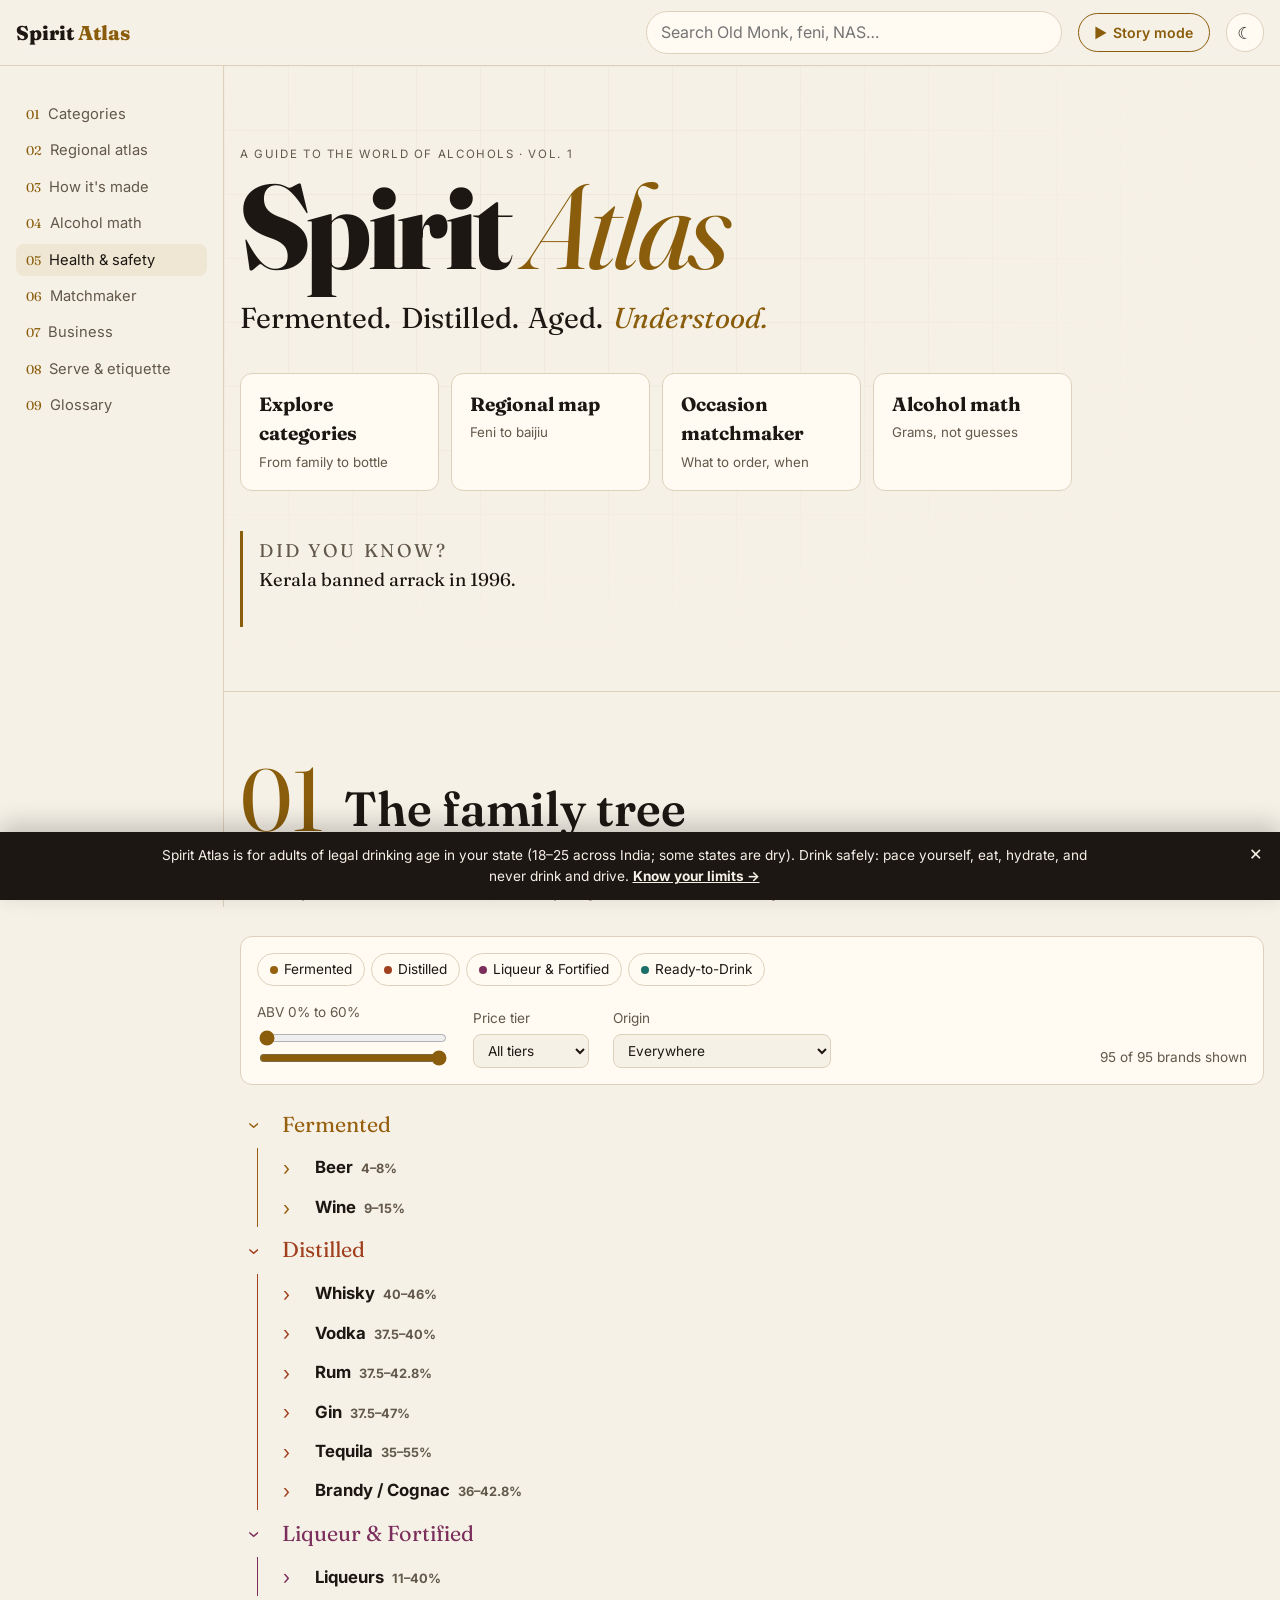
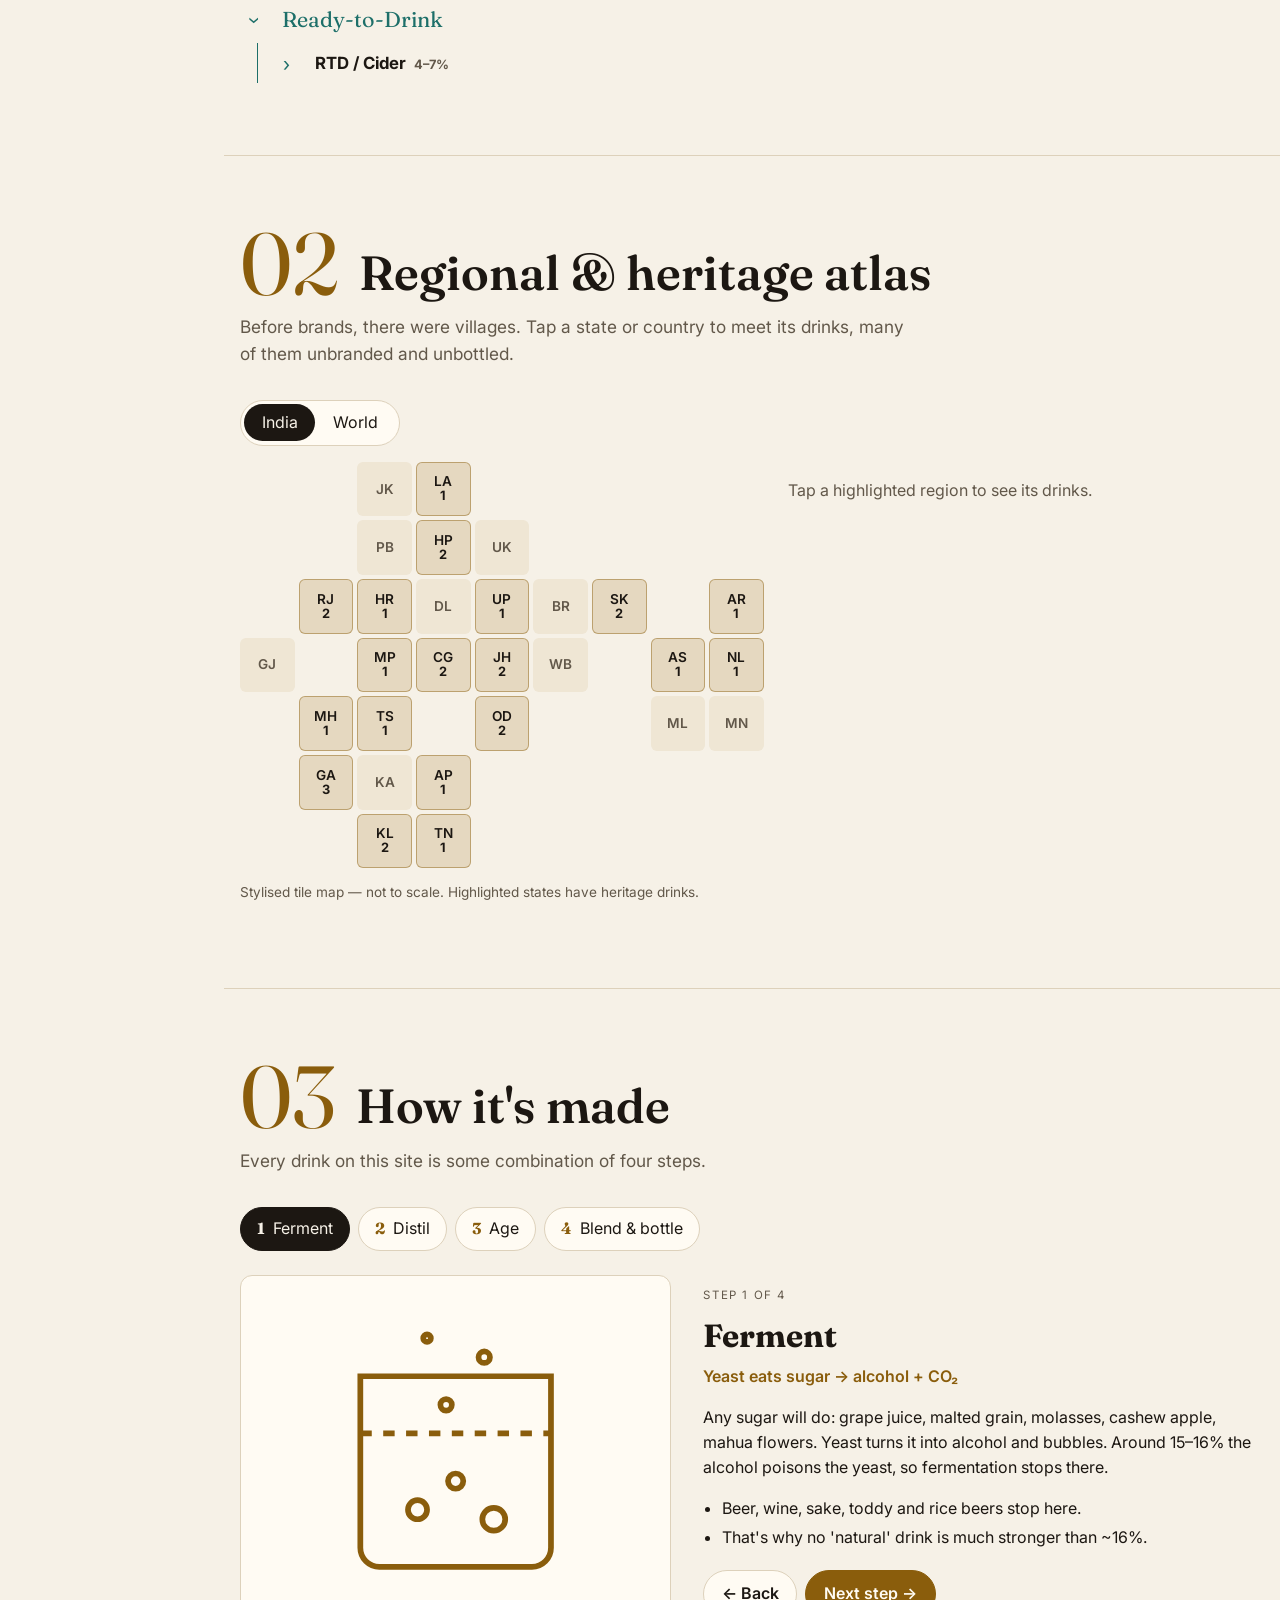
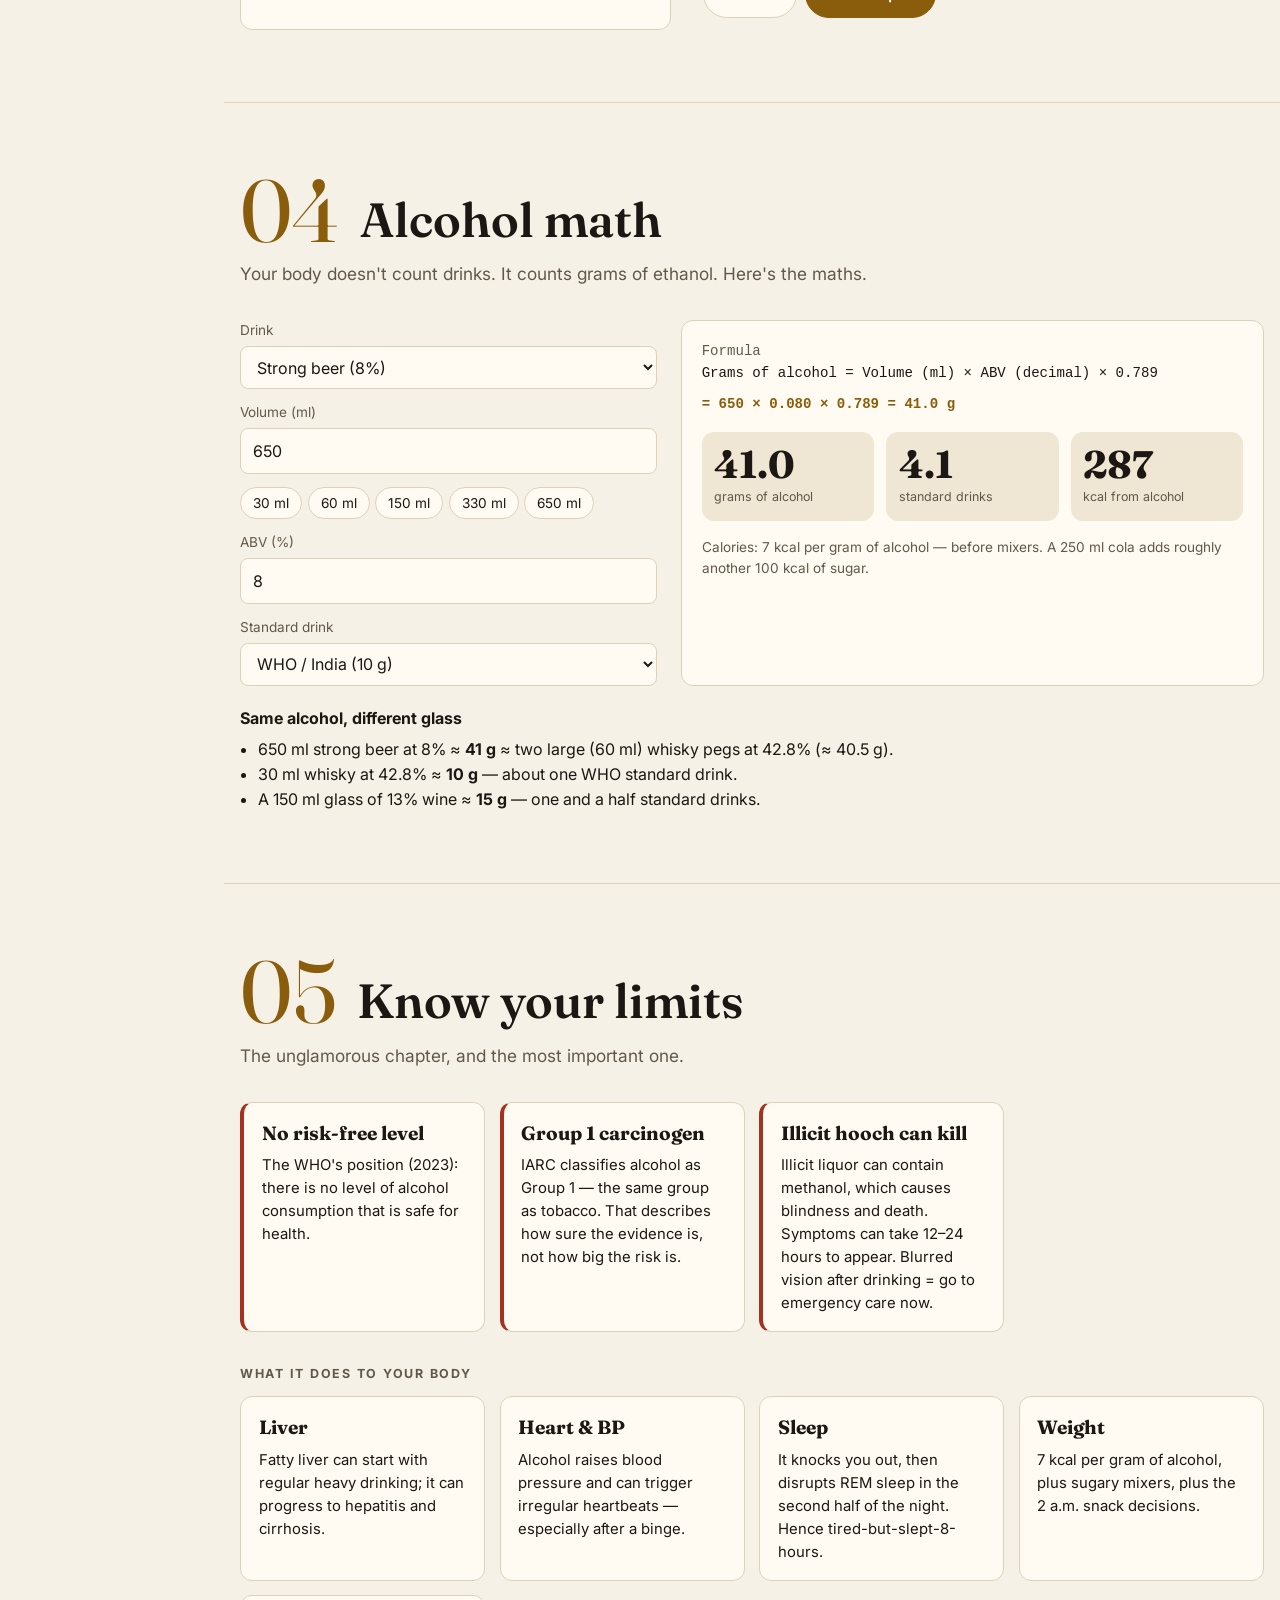
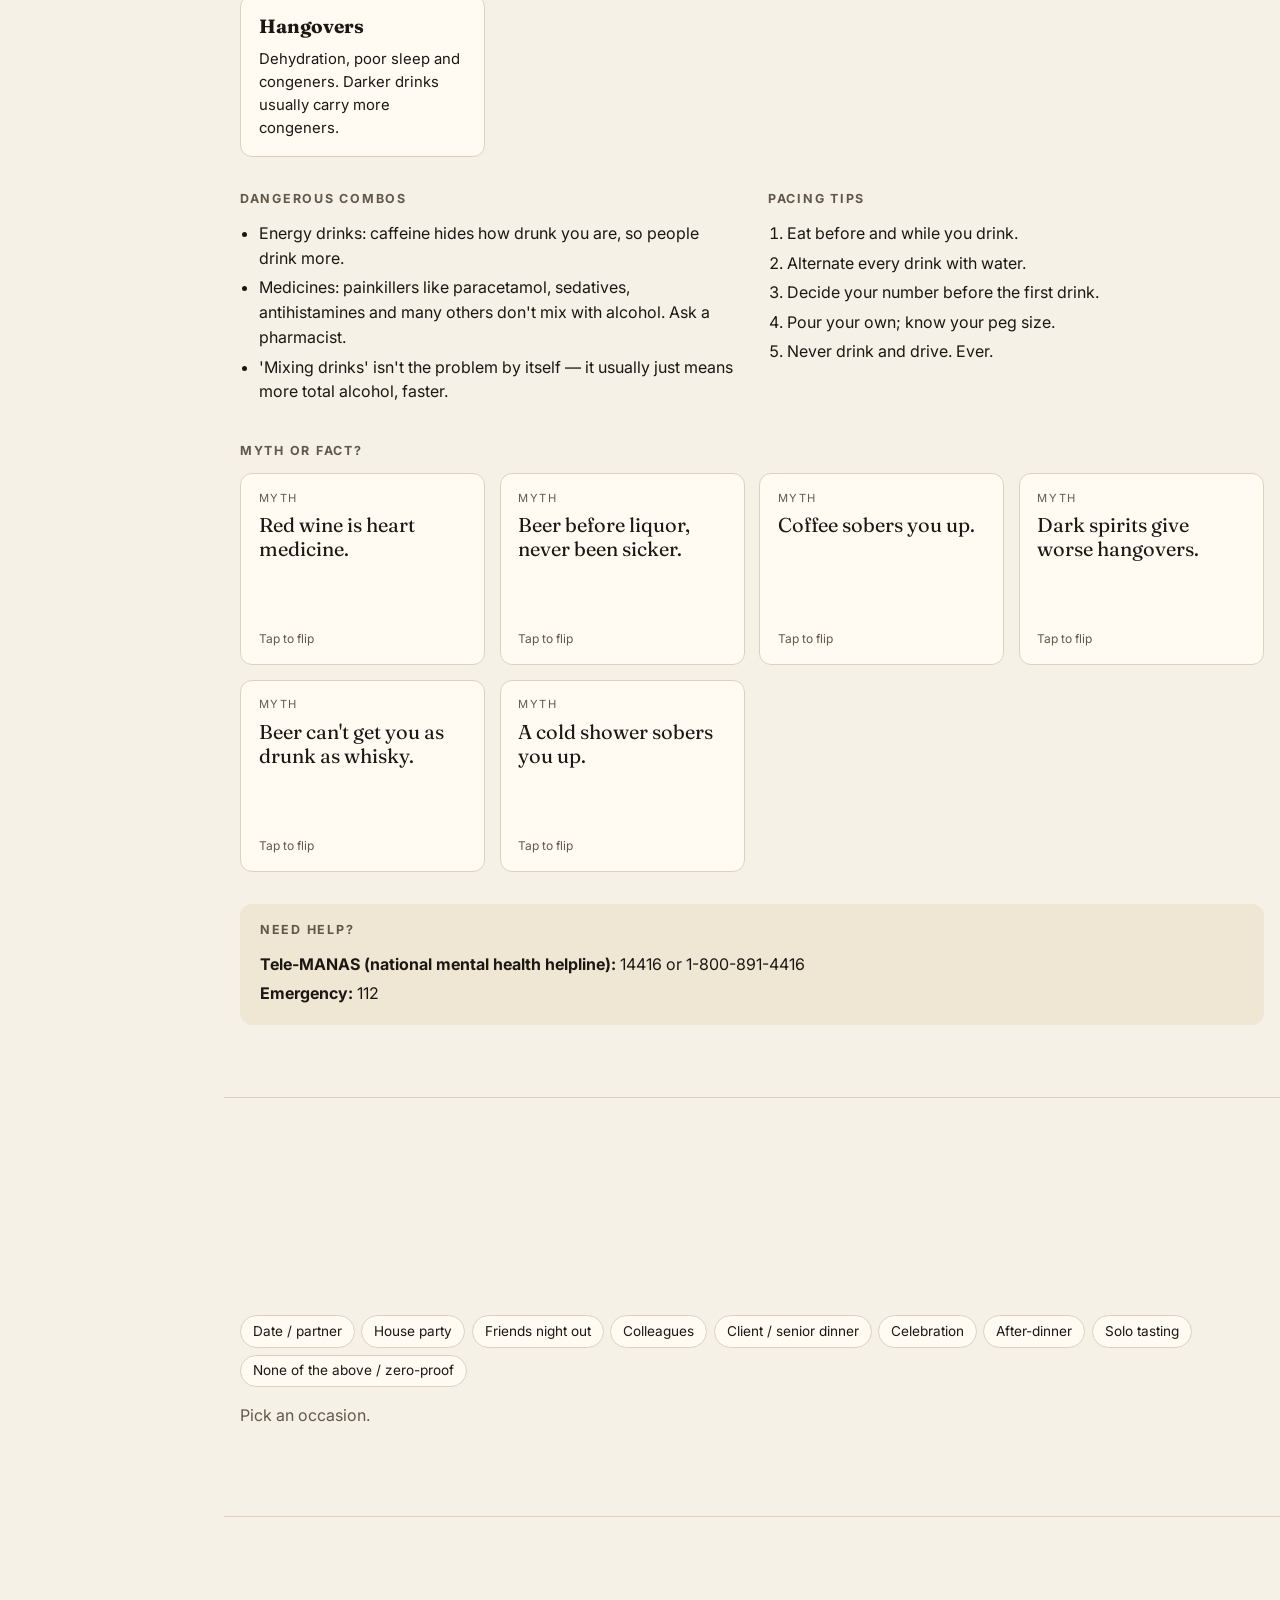
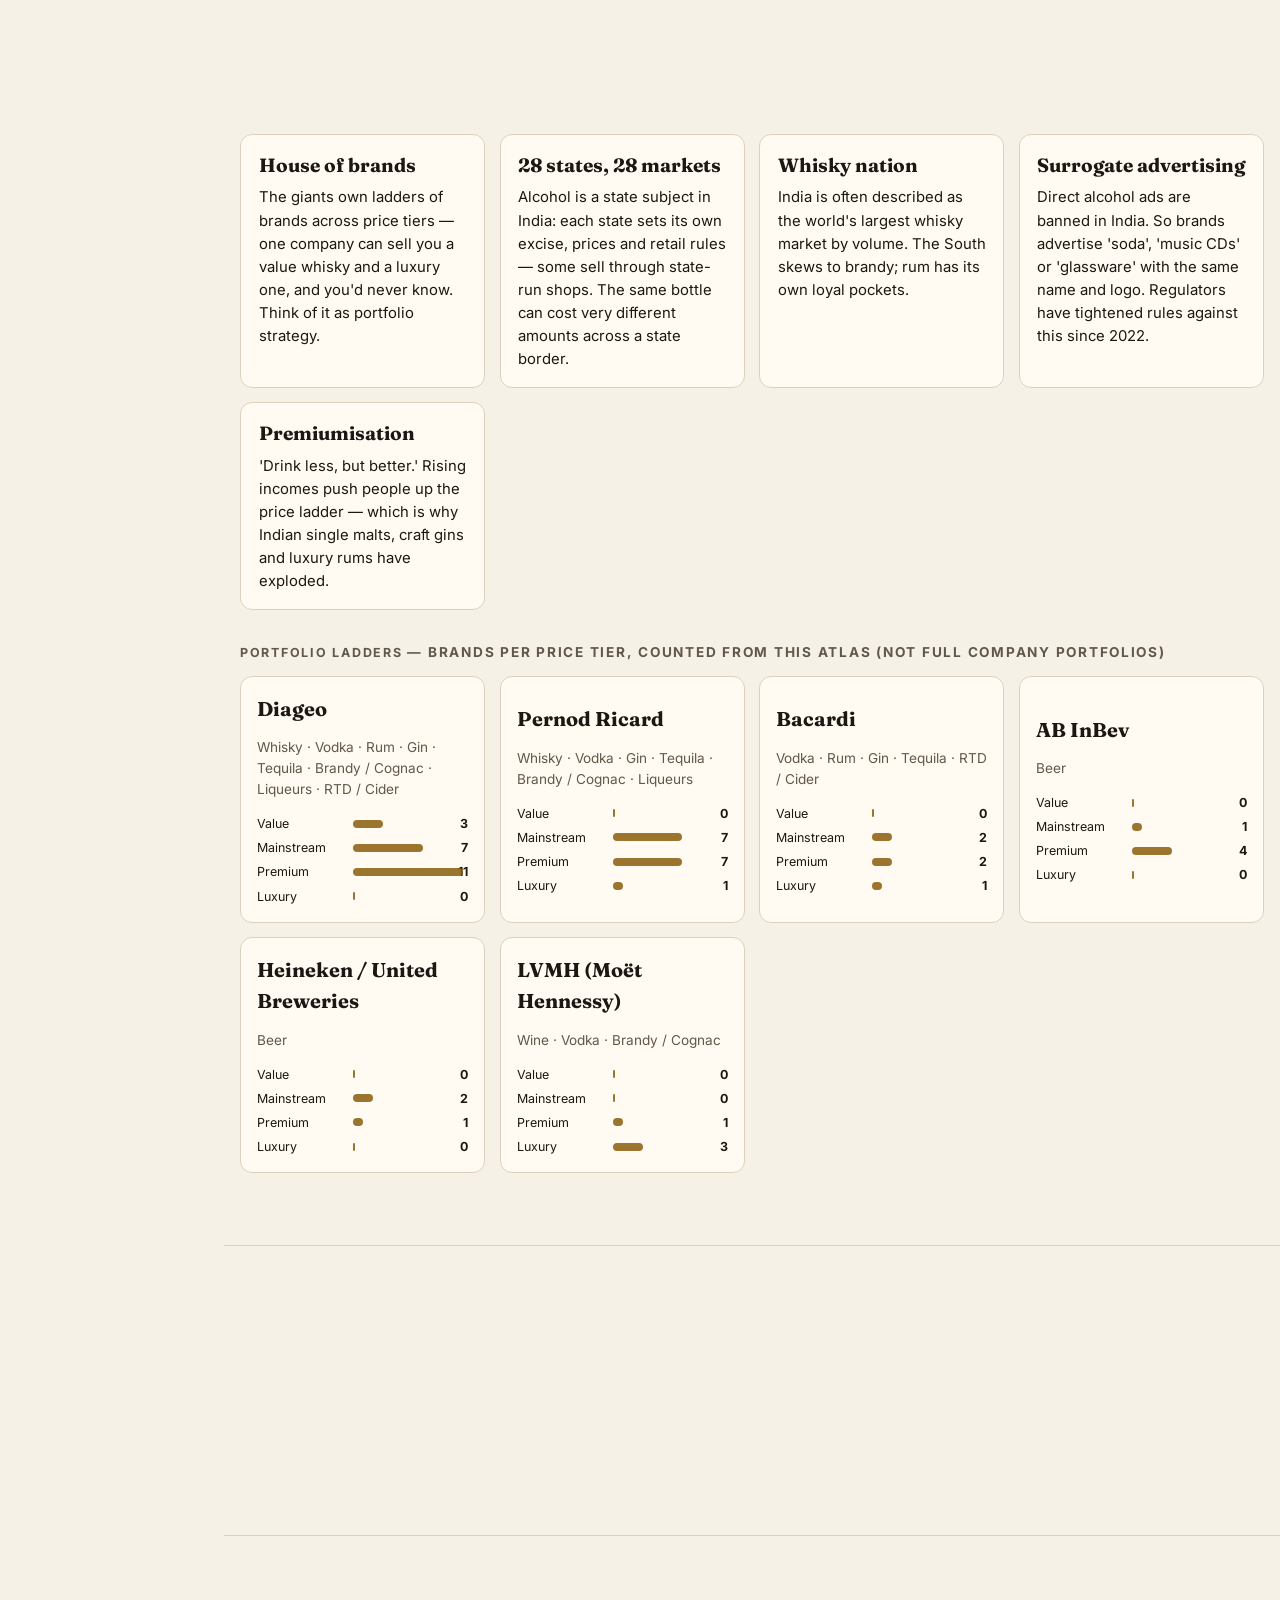
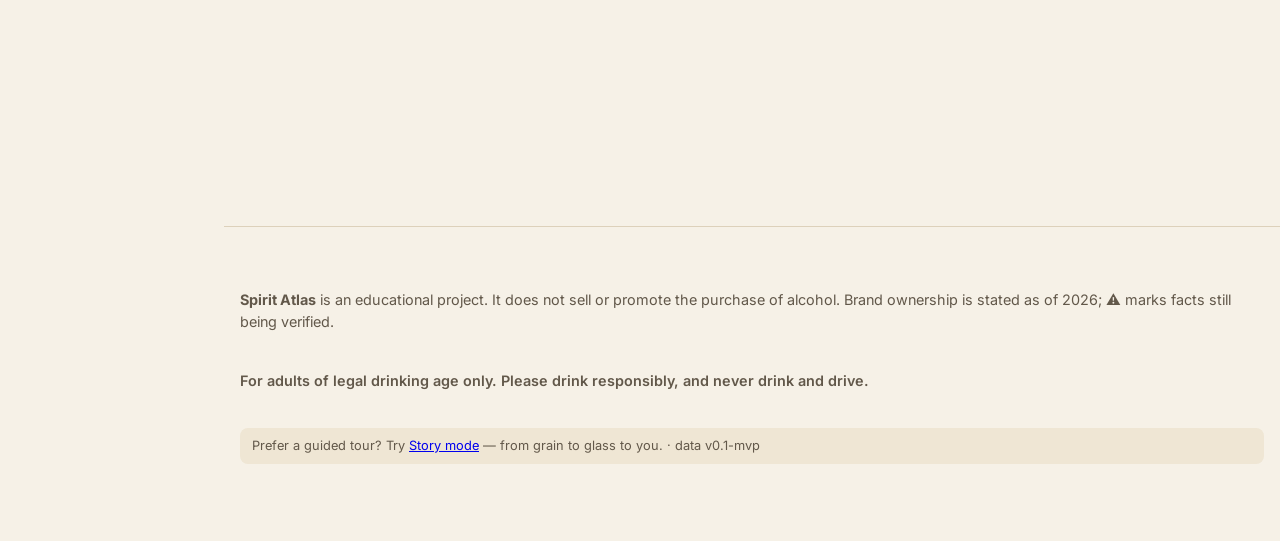
==== atlas.html @ d72fe53d "Make Story mode the home page; replace age gate with a once-a-day notice - story.html -> index.html " ====
<!doctype html>
<html lang="en">
<head>
<meta charset="utf-8">
<meta name="viewport" content="width=device-width, initial-scale=1">
<title>Spirit Atlas — Full Atlas</title>
<meta name="description" content="Spirit Atlas: an explorable, editorial guide to the world of alcohols — categories, heritage drinks, alcohol math and responsible drinking.">
<link rel="preconnect" href="https://fonts.googleapis.com">
<link rel="preconnect" href="https://fonts.gstatic.com" crossorigin>
<link href="https://fonts.googleapis.com/css2?family=Fraunces:opsz,wght@9..144,400;9..144,600;9..144,800&family=Inter:wght@400;600;700&display=swap" rel="stylesheet">
<link rel="stylesheet" href="shared/components.css">
<style>
/* ============ DESIGN TOKENS: "ink & paper, with gold" ============ */
:root {
  --bg: #f6f1e7; --surface: #fffbf3; --surface-2: #efe6d4; --ink: #1c1712; --muted: #62584a; --line: #ddd1bb;
  --accent: #8a5d0c; --accent-ink: #fffbf3; --warn: #a3321f;
  --fam-fermented: #96600f; --fam-distilled: #a0401f; --fam-liqueur: #7b2d5b; --fam-rtd: #1d6f69;
  --font-display: "Fraunces", Georgia, serif; --font-body: "Inter", system-ui, sans-serif; --radius: 12px;
  color-scheme: light;
}
@media (prefers-color-scheme: dark) {
  :root:not([data-theme="light"]) {
    --bg: #13100c; --surface: #1c1813; --surface-2: #28211a; --ink: #f3ead8; --muted: #b5a88f; --line: #3b3227;
    --accent: #d9a441; --accent-ink: #1a140c; --warn: #e5735d;
    --fam-fermented: #e3a74c; --fam-distilled: #e8835a; --fam-liqueur: #dc8ab8; --fam-rtd: #5cc7bc; color-scheme: dark;
  }
}
:root[data-theme="dark"] {
  --bg: #13100c; --surface: #1c1813; --surface-2: #28211a; --ink: #f3ead8; --muted: #b5a88f; --line: #3b3227;
  --accent: #d9a441; --accent-ink: #1a140c; --warn: #e5735d;
  --fam-fermented: #e3a74c; --fam-distilled: #e8835a; --fam-liqueur: #dc8ab8; --fam-rtd: #5cc7bc; color-scheme: dark;
}

/* ============ PAGE LAYOUT ============ */
html { scroll-behavior: smooth; scroll-padding-top: 5rem; }
@media (prefers-reduced-motion: reduce) { html { scroll-behavior: auto; } }

.topbar { position: sticky; top: 0; z-index: 30; display: flex; align-items: center; gap: 1rem; padding: 0.7rem 1rem;
  background: color-mix(in srgb, var(--bg) 88%, transparent); backdrop-filter: blur(10px); border-bottom: 1px solid var(--line); }
.wordmark { font-family: var(--font-display); font-weight: 800; font-size: 1.25rem; text-decoration: none; color: var(--ink); white-space: nowrap; }
.wordmark span { color: var(--accent); }
.topbar .search { flex: 1; max-width: 26rem; margin-left: auto; }
/* "Story mode" button: a gold-outlined pill that links to the guided story page */
.story-btn { flex: none; display: inline-flex; align-items: center; gap: 0.4rem; padding: 0.5rem 0.95rem; border-radius: 999px;
  border: 1px solid var(--accent); color: var(--accent); text-decoration: none; font-weight: 600; font-size: 0.88rem; white-space: nowrap; transition: background 0.2s, color 0.2s; }
.story-btn:hover { background: var(--accent); color: var(--accent-ink); }
.story-btn .long { display: none; }
@media (min-width: 700px) { .story-btn .long { display: inline; } }
.icon-btn { width: 2.4rem; height: 2.4rem; flex: none; border-radius: 50%; border: 1px solid var(--line); background: var(--surface); cursor: pointer; font-size: 1.05rem; }

.layout { display: grid; grid-template-columns: 1fr; }
/* Side navigation: horizontal strip on phones, sticky column on desktop */
.sidenav { min-width: 0; /* stops the nav strip widening the page on phones */ position: sticky; top: 3.7rem; z-index: 25; background: var(--bg); border-bottom: 1px solid var(--line); overflow-x: auto; }
.sidenav ol { display: flex; gap: 0.25rem; list-style: none; margin: 0; padding: 0.45rem 1rem; white-space: nowrap; }
.sidenav a { display: flex; gap: 0.5rem; align-items: baseline; padding: 0.3rem 0.6rem; border-radius: 8px; color: var(--muted); text-decoration: none; font-size: 0.85rem; }
.sidenav a b { font-family: var(--font-display); font-weight: 400; font-size: 0.8rem; color: var(--accent); }
.sidenav a[aria-current="true"] { color: var(--ink); background: var(--surface-2); }
@media (min-width: 1100px) {
  .layout { grid-template-columns: 14rem minmax(0, 1fr); }
  .sidenav { top: 3.7rem; height: calc(100vh - 3.7rem); border-bottom: none; border-right: 1px solid var(--line); overflow: visible; }
  .sidenav ol { flex-direction: column; padding: 2rem 1rem; }
  .sidenav a { font-size: 0.92rem; }
}
main { min-width: 0; }
section { padding: 4.5rem 1rem; border-bottom: 1px solid var(--line); }
.wrap { max-width: 68rem; margin: 0 auto; }

/* Section headers: big number + serif title, like a magazine chapter */
.sec-head { display: grid; grid-template-columns: auto 1fr; gap: 0 1.25rem; align-items: end; margin-bottom: 2rem; }
.sec-num { font-family: var(--font-display); font-size: clamp(3rem, 9vw, 5.5rem); line-height: 0.8; color: var(--accent); font-weight: 400; }
.sec-head h2 { font-family: var(--font-display); font-size: clamp(1.9rem, 4.5vw, 3rem); line-height: 1.05; margin: 0; font-weight: 600; }
.sec-head .lede { grid-column: 1 / -1; font-size: 1.08rem; color: var(--muted); max-width: 42rem; margin: 1rem 0 0; }

/* ============ HERO ============ */
.hero { padding: 5rem 1rem 4rem; position: relative; overflow: hidden; }
.hero::before { /* faint atlas "grid lines" behind the title */
  content: ""; position: absolute; inset: 0; opacity: 0.35; pointer-events: none;
  background-image: linear-gradient(var(--line) 1px, transparent 1px), linear-gradient(90deg, var(--line) 1px, transparent 1px);
  background-size: 64px 64px; mask-image: radial-gradient(ellipse at 30% 30%, black, transparent 70%); }
.hero .wrap { position: relative; }
.hero h1 { font-family: var(--font-display); font-weight: 800; font-size: clamp(3rem, 12vw, 7.5rem); line-height: 0.9; letter-spacing: -0.03em; margin: 0.5rem 0 1rem; }
.hero h1 em { font-style: italic; font-weight: 400; color: var(--accent); }
.tagline { font-family: var(--font-display); font-size: clamp(1.2rem, 3vw, 1.8rem); margin: 0 0 2rem; display: flex; flex-wrap: wrap; gap: 0 0.6rem; }
.tagline span { opacity: 0; animation: word-in 0.6s ease-out forwards; }
.tagline span:nth-child(2) { animation-delay: 0.35s; } .tagline span:nth-child(3) { animation-delay: 0.7s; }
.tagline span:nth-child(4) { animation-delay: 1.05s; color: var(--accent); font-style: italic; }
@keyframes word-in { from { opacity: 0; transform: translateY(10px); } to { opacity: 1; transform: none; } }
@media (prefers-reduced-motion: reduce) { .tagline span { animation: none; opacity: 1; } }
.paths { display: grid; grid-template-columns: repeat(auto-fit, minmax(12rem, 1fr)); gap: 0.75rem; max-width: 52rem; }
.path { display: block; padding: 1rem 1.1rem; border: 1px solid var(--line); border-radius: var(--radius); background: var(--surface); text-decoration: none; color: var(--ink); transition: transform 0.2s, border-color 0.2s; }
.path:hover { transform: translateY(-3px); border-color: var(--accent); }
.path b { display: block; font-family: var(--font-display); font-size: 1.2rem; }
.path small { color: var(--muted); }
.dyk { margin-top: 2.5rem; max-width: 40rem; border-left: 3px solid var(--accent); padding: 0.4rem 0 0.4rem 1rem; }
.dyk p { margin: 0; font-family: var(--font-display); font-size: 1.15rem; }

/* ============ HOW IT'S MADE (step-through) ============ */
.steps-nav { display: flex; flex-wrap: wrap; gap: 0.5rem; margin-bottom: 1.5rem; }
.step-tab { display: flex; gap: 0.5rem; align-items: baseline; padding: 0.55rem 1rem; border-radius: 999px; border: 1px solid var(--line); background: var(--surface); cursor: pointer; }
.step-tab b { font-family: var(--font-display); color: var(--accent); }
.step-tab[aria-selected="true"] { background: var(--ink); color: var(--bg); border-color: var(--ink); }
.step-tab[aria-selected="true"] b { color: var(--bg); }
.step-panel { display: grid; gap: 2rem; grid-template-columns: 1fr; align-items: center; }
@media (min-width: 800px) { .step-panel { grid-template-columns: 1fr 1.3fr; } }
.step-art { background: var(--surface); border: 1px solid var(--line); border-radius: var(--radius); padding: 1.5rem; color: var(--accent); }
.step-art svg { display: block; width: 100%; height: auto; }
.step-copy h3 { font-family: var(--font-display); font-size: 2rem; margin: 0 0 0.25rem; }
.step-copy .short { color: var(--accent); font-weight: 600; margin: 0 0 1rem; }
.step-controls { display: flex; gap: 0.5rem; margin-top: 1.25rem; }

.site-foot { padding: 3rem 1rem 4rem; color: var(--muted); font-size: 0.9rem; }
.site-foot .wrap { display: grid; gap: 0.5rem; }
.proto-note { font-size: 0.8rem; background: var(--surface-2); padding: 0.5rem 0.75rem; border-radius: 8px; }
</style>
</head>
<body>

<header class="topbar">
  <a class="wordmark" href="#top">Spirit <span>Atlas</span></a>
  <div class="search">
    <label class="visually-hidden" for="q">Search drinks, brands, regions and terms</label>
    <input id="q" type="search" placeholder="Search Old Monk, feni, NAS…" autocomplete="off" aria-controls="q-results">
    <ul id="q-results" class="search-results" hidden></ul>
  </div>
  <a class="story-btn" href="index.html" title="A guided 2-minute scroll: from grain to glass to you"><span aria-hidden="true">▶</span><span>Story<span class="long"> mode</span></span></a>
  <button class="icon-btn" id="theme" type="button"></button>
</header>

<div class="layout">
  <!-- Side navigation. The numbers match each section's big chapter number. -->
  <nav class="sidenav" aria-label="Sections">
    <ol>
      <li><a href="#explorer"><b>01</b>Categories</a></li>
      <li><a href="#atlas"><b>02</b>Regional atlas</a></li>
      <li><a href="#made"><b>03</b>How it's made</a></li>
      <li><a href="#math"><b>04</b>Alcohol math</a></li>
      <li><a href="#health"><b>05</b>Health &amp; safety</a></li>
      <li><a href="#match"><b>06</b>Matchmaker</a></li>
      <li><a href="#business"><b>07</b>Business</a></li>
      <li><a href="#serve"><b>08</b>Serve &amp; etiquette</a></li>
      <li><a href="#glossary"><b>09</b>Glossary</a></li>
    </ol>
  </nav>

  <main id="top">
    <!-- HERO -->
    <section class="hero" aria-labelledby="hero-title">
      <div class="wrap">
        <p class="eyebrow">A guide to the world of alcohols · Vol. 1</p>
        <h1 id="hero-title">Spirit <em>Atlas</em></h1>
        <p class="tagline" aria-label="Fermented. Distilled. Aged. Understood."><span>Fermented.</span><span>Distilled.</span><span>Aged.</span><span>Understood.</span></p>
        <div class="paths">
          <a class="path" href="#explorer"><b>Explore categories</b><small>From family to bottle</small></a>
          <a class="path" href="#atlas"><b>Regional map</b><small>Feni to baijiu</small></a>
          <a class="path" href="#match"><b>Occasion matchmaker</b><small>What to order, when</small></a>
          <a class="path" href="#math"><b>Alcohol math</b><small>Grams, not guesses</small></a>
        </div>
        <div class="dyk"><p class="eyebrow">Did you know?</p><p class="ticker" id="ticker" aria-live="polite"></p></div>
      </div>
    </section>

    <section id="explorer" aria-labelledby="h-explorer"><div class="wrap">
      <header class="sec-head reveal"><span class="sec-num">01</span><h2 id="h-explorer">The family tree</h2>
        <p class="lede">Four families, ten categories, the companies that own them, and the bottles on the shelf. Open the branches with ›, and tap any name for the full story.</p></header>
      <div id="explorer-root"></div>
    </div></section>

    <section id="atlas" aria-labelledby="h-atlas"><div class="wrap">
      <header class="sec-head reveal"><span class="sec-num">02</span><h2 id="h-atlas">Regional &amp; heritage atlas</h2>
        <p class="lede">Before brands, there were villages. Tap a state or country to meet its drinks, many of them unbranded and unbottled.</p></header>
      <div id="atlas-root"></div>
    </div></section>

    <section id="made" aria-labelledby="h-made"><div class="wrap">
      <header class="sec-head reveal"><span class="sec-num">03</span><h2 id="h-made">How it's made</h2>
        <p class="lede">Every drink on this site is some combination of four steps.</p></header>
      <div id="made-root"></div>
    </div></section>

    <section id="math" aria-labelledby="h-math"><div class="wrap">
      <header class="sec-head reveal"><span class="sec-num">04</span><h2 id="h-math">Alcohol math</h2>
        <p class="lede">Your body doesn't count drinks. It counts grams of ethanol. Here's the maths.</p></header>
      <div id="math-root"></div>
    </div></section>

    <section id="health" aria-labelledby="h-health"><div class="wrap">
      <header class="sec-head reveal"><span class="sec-num">05</span><h2 id="h-health">Know your limits</h2>
        <p class="lede">The unglamorous chapter, and the most important one.</p></header>
      <div id="health-root"></div>
    </div></section>

    <section id="match" aria-labelledby="h-match"><div class="wrap">
      <header class="sec-head reveal"><span class="sec-num">06</span><h2 id="h-match">Occasion matchmaker</h2>
        <p class="lede">What you order is a signal. Pick the occasion.</p></header>
      <div id="match-root"></div>
    </div></section>

    <section id="business" aria-labelledby="h-business"><div class="wrap">
      <header class="sec-head reveal"><span class="sec-num">07</span><h2 id="h-business">The business of booze</h2>
        <p class="lede">A few giants, many brands, and India's 28 different liquor markets.</p></header>
      <div id="business-root"></div>
    </div></section>

    <section id="serve" aria-labelledby="h-serve"><div class="wrap">
      <header class="sec-head reveal"><span class="sec-num">08</span><h2 id="h-serve">Serve &amp; etiquette</h2>
        <p class="lede">Pegs, pours, glasses and how to say cheers without embarrassing yourself.</p></header>
      <div id="serve-root"></div>
    </div></section>

    <section id="glossary" aria-labelledby="h-glossary"><div class="wrap">
      <header class="sec-head reveal"><span class="sec-num">09</span><h2 id="h-glossary">Glossary</h2>
        <p class="lede">The label, decoded.</p></header>
      <div id="glossary-root"></div>
    </div></section>

    <footer class="site-foot"><div class="wrap">
      <p><strong>Spirit Atlas</strong> is an educational project. It does not sell or promote the purchase of alcohol. Brand ownership is stated as of 2026; ⚠️ marks facts still being verified.</p>
      <p class="footer-note">For adults of legal drinking age only. Please drink responsibly, and never drink and drive.</p>
      <p class="proto-note">Prefer a guided tour? Try <a href="index.html">Story mode</a> — from grain to glass to you. · data v<span id="ver"></span></p>
    </div></footer>
  </main>
</div>


<script src="shared/data.js"></script>
<script src="shared/core.js"></script>
<script>
/* ============ PAGE WIRING (MVP 1) ============
   Everything below just places shared features into this page's layout. */
(function () {
  var D = window.ATLAS_DATA, A = window.Atlas;

  A.initNotice({ href: "#health" });
  A.initTheme(document.getElementById("theme"));
  A.initSearch(document.getElementById("q"), document.getElementById("q-results"));
  A.startTicker(document.getElementById("ticker"));
  document.getElementById("ver").textContent = D.version;

  // Heavy-ish sections render only when scrolled near (lazy loading).
  var renderers = {
    "explorer-root": A.renderExplorer, "atlas-root": A.renderAtlas, "made-root": renderProcess,
    "math-root": A.renderCalculator, "health-root": A.renderHealth, "match-root": A.renderMatchmaker,
    "business-root": A.renderBusiness, "serve-root": A.renderServe, "glossary-root": A.renderGlossary
  };
  var lazy = new IntersectionObserver(function (entries) {
    entries.forEach(function (en) {
      if (!en.isIntersecting) return;
      renderers[en.target.id](en.target);
      lazy.unobserve(en.target);
    });
  }, { rootMargin: "600px 0px" });
  Object.keys(renderers).forEach(function (id) { lazy.observe(document.getElementById(id)); });

  A.initReveal();

  // Scroll-spy: highlight the nav link for the section on screen.
  var links = document.querySelectorAll(".sidenav a");
  var spy = new IntersectionObserver(function (entries) {
    entries.forEach(function (en) {
      if (!en.isIntersecting) return;
      links.forEach(function (a) { a.setAttribute("aria-current", a.getAttribute("href") === "#" + en.target.id); });
      var active = document.querySelector('.sidenav a[aria-current="true"]');
      if (active && window.innerWidth < 1100) active.scrollIntoView({ block: "nearest", inline: "center" });
    });
  }, { rootMargin: "-40% 0px -55% 0px" });
  document.querySelectorAll("main section[id]").forEach(function (s) { spy.observe(s); });

  /* ----- "How it's made" step-through (this layout's own version) ----- */
  // Simple line drawings, one per step. They use currentColor, so they follow the theme.
  var art = {
    ferment: '<svg viewBox="0 0 200 160" fill="none" stroke="currentColor" stroke-width="3" role="img" aria-label="Fermentation vat with rising bubbles"><path d="M50 40h100v90a10 10 0 0 1-10 10H60a10 10 0 0 1-10-10z"/><path d="M50 70h100" stroke-dasharray="6 6"/><circle cx="80" cy="110" r="5"/><circle cx="100" cy="95" r="4"/><circle cx="120" cy="115" r="6"/><circle cx="95" cy="55" r="3"/><circle cx="115" cy="30" r="3"/><circle cx="85" cy="20" r="2"/></svg>',
    distil: '<svg viewBox="0 0 200 160" fill="none" stroke="currentColor" stroke-width="3" role="img" aria-label="A pot still next to a column still"><path d="M20 140c0-40 15-60 35-60s35 20 35 60z"/><path d="M55 80V50c0-10 20-10 30-5l20 10"/><path d="M105 55v20"/><rect x="130" y="20" width="30" height="120" rx="6"/><path d="M130 45h30M130 70h30M130 95h30M130 120h30"/><text x="30" y="156" font-size="11" fill="currentColor" stroke="none">pot</text><text x="130" y="156" font-size="11" fill="currentColor" stroke="none">column</text></svg>',
    age: '<svg viewBox="0 0 200 160" fill="none" stroke="currentColor" stroke-width="3" role="img" aria-label="Oak cask on its side"><ellipse cx="45" cy="80" rx="18" ry="55"/><path d="M45 25c40-8 70-8 110 0M45 135c40 8 70 8 110 0"/><ellipse cx="155" cy="80" rx="18" ry="55"/><path d="M75 22v116M125 22v116" stroke-dasharray="4 5"/><path d="M160 20c4-8 10-10 16-8" stroke-width="2"/><text x="150" y="12" font-size="10" fill="currentColor" stroke="none">angel\'s share</text></svg>',
    bottle: '<svg viewBox="0 0 200 160" fill="none" stroke="currentColor" stroke-width="3" role="img" aria-label="A labelled bottle"><path d="M88 10h24v30c0 8 18 16 18 32v70a8 8 0 0 1-8 8H78a8 8 0 0 1-8-8V72c0-16 18-24 18-32z"/><rect x="76" y="90" width="48" height="36" rx="3"/><text x="85" y="113" font-size="12" fill="currentColor" stroke="none">42.8%</text></svg>'
  };

  function renderProcess(root) {
    var i = 0, steps = D.process;
    root.innerHTML = '<div class="steps-nav" role="tablist" aria-label="Production steps">' + steps.map(function (s, k) {
      return '<button class="step-tab" role="tab" id="tab-' + s.id + '" aria-controls="step-panel" data-step="' + k + '"><b>' + s.n + "</b>" + A.esc(s.title) + "</button>";
    }).join("") + '</div><div class="step-panel" id="step-panel" role="tabpanel"></div>';
    var panel = root.querySelector(".step-panel");
    function show(k) {
      i = k; var s = steps[k];
      root.querySelectorAll(".step-tab").forEach(function (t, n) { t.setAttribute("aria-selected", n === k); });
      panel.setAttribute("aria-labelledby", "tab-" + s.id);
      panel.innerHTML = '<div class="step-art">' + art[s.id] + '</div><div class="step-copy"><p class="eyebrow">Step ' + s.n + " of " + steps.length + "</p><h3>" + A.esc(s.title) +
        '</h3><p class="short">' + A.esc(s.short) + "</p><p>" + A.esc(s.body) + '</p><ul class="list">' +
        s.points.map(function (p) { return "<li>" + A.esc(p) + "</li>"; }).join("") + '</ul><div class="step-controls">' +
        '<button class="btn" data-go="-1"' + (k === 0 ? " disabled" : "") + '>← Back</button>' +
        '<button class="btn btn-primary" data-go="1"' + (k === steps.length - 1 ? " disabled" : "") + ">Next step →</button></div></div>";
      A.bus.emit("process_step_viewed", { id: s.id });
    }
    root.addEventListener("click", function (e) {
      var t = e.target.closest("[data-step]"); if (t) show(+t.getAttribute("data-step"));
      var g = e.target.closest("[data-go]"); if (g) show(i + +g.getAttribute("data-go"));
    });
    show(0);
  }
})();
</script>
</body>
</html>
---- shared/components.css ----
/* =====================================================================
   SPIRIT ATLAS — SHARED COMPONENT STYLES
   Each page defines the design tokens (colours, fonts) on :root;
   these rules only USE the tokens, so the same component can look
   "editorial" on one page and "story" on another.
   Tokens expected: --bg --surface --surface-2 --ink --muted --line
   --accent --accent-ink --fam-fermented --fam-distilled --fam-liqueur
   --fam-rtd --font-display --font-body --radius
   ===================================================================== */

*, *::before, *::after { box-sizing: border-box; }
html { -webkit-text-size-adjust: 100%; }
body { margin: 0; background: var(--bg); color: var(--ink); font-family: var(--font-body); line-height: 1.55; }
img, svg { max-width: 100%; }
button, input, select { font: inherit; color: inherit; }
:focus-visible { outline: 2px solid var(--accent); outline-offset: 2px; }
.small { font-size: 0.85rem; }
.muted { color: var(--muted); }
.eyebrow { text-transform: uppercase; letter-spacing: 0.14em; font-size: 0.72rem; color: var(--muted); margin: 0 0 0.35rem; }
.visually-hidden { position: absolute; width: 1px; height: 1px; overflow: hidden; clip: rect(0 0 0 0); white-space: nowrap; }

/* ---------- Buttons & chips ---------- */
.btn { display: inline-flex; align-items: center; gap: 0.4rem; padding: 0.65rem 1.1rem; border-radius: 999px;
  border: 1px solid var(--line); background: var(--surface); color: var(--ink); cursor: pointer; text-decoration: none; font-weight: 600; }
.btn:hover { border-color: var(--ink); }
.btn-primary { background: var(--accent); color: var(--accent-ink); border-color: var(--accent); }
.btn-primary:hover { filter: brightness(1.08); border-color: var(--accent); }
.chips { display: flex; flex-wrap: wrap; gap: 0.4rem; }
.chip { --fam: var(--accent); display: inline-flex; align-items: center; gap: 0.35rem; padding: 0.3rem 0.75rem; border-radius: 999px;
  border: 1px solid var(--line); background: var(--surface); color: var(--ink); text-decoration: none; cursor: pointer; font-size: 0.85rem; }
.chip::before { content: ""; width: 0.5rem; height: 0.5rem; border-radius: 50%; background: var(--fam); }
.chip:hover { border-color: var(--fam); }
.chip[aria-pressed="true"] { background: var(--fam); color: var(--bg); border-color: var(--fam); }
.chip[aria-pressed="true"]::before { background: var(--bg); }
.chip em { font-style: normal; opacity: 0.6; font-size: 0.75rem; }

/* ---------- Age gate ---------- */
.age-gate { border: none; padding: 0; border-radius: var(--radius); background: var(--surface); color: var(--ink); max-width: 30rem; width: calc(100% - 2rem); }
.age-gate::backdrop { background: rgba(10, 8, 6, 0.85); backdrop-filter: blur(6px); }
.age-gate-inner { padding: 2rem; }
.age-gate h2 { font-family: var(--font-display); font-size: 1.8rem; margin: 0 0 0.5rem; line-height: 1.15; }
.age-gate-actions { display: flex; gap: 0.6rem; margin: 1.25rem 0 1rem; }

/* ---------- Drawer ---------- */
.drawer { --fam: var(--accent); position: fixed; inset: 0 0 0 auto; margin: 0; height: 100%; max-height: 100%;
  width: min(30rem, 100%); border: none; border-left: 4px solid var(--fam); padding: 0; background: var(--surface); color: var(--ink); }
.drawer::backdrop { background: rgba(0, 0, 0, 0.45); }
.drawer[open] { animation: slide-in 0.28s ease-out; }
@keyframes slide-in { from { transform: translateX(100%); } to { transform: none; } }
.drawer-body { padding: 2rem 1.5rem 3rem; overflow-y: auto; height: 100%; }
.drawer-body h2 { font-family: var(--font-display); font-size: 2rem; margin: 0 0 1rem; line-height: 1.1; }
.drawer-body h3 { font-size: 0.8rem; text-transform: uppercase; letter-spacing: 0.12em; color: var(--muted); margin: 1.5rem 0 0.5rem; }
.drawer-close { position: absolute; top: 0.6rem; right: 0.8rem; width: 2.4rem; height: 2.4rem; border-radius: 50%; border: 1px solid var(--line);
  background: var(--surface); font-size: 1.4rem; cursor: pointer; z-index: 1; }
.facts { display: grid; grid-template-columns: 8.5rem 1fr; gap: 0.5rem 1rem; margin: 0 0 1rem; font-size: 0.93rem; }
.facts dt { color: var(--muted); }
.facts dd { margin: 0; }
.funfact { border-left: 3px solid var(--fam); background: var(--surface-2); padding: 0.8rem 1rem; border-radius: 0 var(--radius) var(--radius) 0; margin: 1rem 0; }
.flag { color: var(--muted); font-size: 0.85rem; border: 1px dashed var(--line); padding: 0.5rem 0.75rem; border-radius: 8px; }

/* ---------- Explorer: filters ---------- */
.filters { display: flex; flex-wrap: wrap; gap: 1rem 1.5rem; align-items: flex-end; padding: 1rem; border: 1px solid var(--line);
  border-radius: var(--radius); background: var(--surface); margin-bottom: 1rem; }
.filter-fams { display: flex; flex-wrap: wrap; gap: 0.4rem; width: 100%; }
.filter { display: flex; flex-direction: column; gap: 0.3rem; font-size: 0.85rem; color: var(--muted); }
.filter select { padding: 0.45rem 0.6rem; border-radius: 8px; border: 1px solid var(--line); background: var(--bg); color: var(--ink); }
.range2 { display: flex; flex-direction: column; min-width: 12rem; }
.range2 input { accent-color: var(--accent); }
.filter-count { margin: 0 0 0 auto; font-size: 0.85rem; color: var(--muted); }

/* ---------- Explorer: tree ---------- */
.tree-wrap { overflow-x: auto; }
.tree, .tree ul { list-style: none; margin: 0; padding: 0; }
.tree ul { margin-left: 1.05rem; padding-left: 0.9rem; border-left: 1px solid var(--line); }
.tree li { --fam: var(--accent); }
.tree li.is-open > .node + ul { border-left-color: var(--fam); }
.node { display: flex; align-items: center; gap: 0.35rem; padding: 0.12rem 0; }
.node-toggle { width: 1.8rem; height: 1.8rem; flex: none; display: grid; place-items: center; border-radius: 6px; border: none; background: transparent; cursor: pointer; color: var(--fam); font-size: 1.2rem; }
.node-toggle span { transition: transform 0.2s; display: inline-block; }
.node-toggle[aria-expanded="true"] span { transform: rotate(90deg); }
.node-toggle.is-leaf { cursor: default; font-size: 0.8rem; opacity: 0.6; }
.node-toggle:hover:not(.is-leaf) { background: var(--surface-2); }
.node-label { border: none; background: transparent; cursor: pointer; padding: 0.3rem 0.5rem; border-radius: 6px; text-align: left; }
.node-label:hover { background: var(--surface-2); }
.node-meta { color: var(--muted); font-size: 0.8rem; margin-left: 0.3rem; }
.lvl-1 > .node .node-label { font-family: var(--font-display); font-size: 1.35rem; color: var(--fam); }
.lvl-2 > .node .node-label { font-weight: 700; font-size: 1.05rem; }
.lvl-3 > .node .node-label { font-style: italic; color: var(--muted); }
.lvl-5 > .node .node-label { font-size: 0.9rem; }
.tree .empty { padding: 1rem; color: var(--muted); }

/* ---------- Segmented tabs ---------- */
.seg { display: inline-flex; border: 1px solid var(--line); border-radius: 999px; padding: 0.2rem; background: var(--surface); margin-bottom: 1rem; }
.seg-btn { border: none; background: transparent; padding: 0.4rem 1.1rem; border-radius: 999px; cursor: pointer; }
.seg-btn[aria-selected="true"] { background: var(--ink); color: var(--bg); }

/* ---------- Atlas ---------- */
.atlas-grid { display: grid; gap: 1.5rem; grid-template-columns: 1fr; }
@media (min-width: 900px) { .atlas-grid { grid-template-columns: minmax(0, 1.1fr) minmax(0, 1fr); } }
.tilemap { display: grid; grid-template-columns: repeat(9, minmax(0, 1fr)); gap: 4px; }
.tile { aspect-ratio: 1; border-radius: 6px; background: var(--surface-2); border: 1px solid transparent; display: flex; flex-direction: column;
  align-items: center; justify-content: center; font-size: 0.7rem; font-weight: 600; text-align: center; line-height: 1.1; padding: 2px; color: var(--muted); overflow: hidden; }
.tile em { font-style: normal; font-weight: 700; font-size: 0.8rem; }
.tile.has-drinks { background: color-mix(in srgb, var(--accent) 22%, var(--surface)); color: var(--ink); cursor: pointer; border-color: color-mix(in srgb, var(--accent) 45%, transparent); }
.tile.has-drinks:hover, .tile.is-active { background: var(--accent); color: var(--accent-ink); }
@media (min-width: 600px) { .tile { font-size: 0.85rem; } }
.continent h4 { margin: 1rem 0 0.4rem; font-size: 0.8rem; text-transform: uppercase; letter-spacing: 0.12em; color: var(--muted); }
.region-chip.is-active { background: var(--accent); color: var(--accent-ink); }
.atlas-cards { display: grid; gap: 0.75rem; align-content: start; }
.atlas-title { font-family: var(--font-display); font-size: 1.6rem; margin: 0; }
.drink-card { border: 1px solid var(--line); border-radius: var(--radius); padding: 1rem 1.1rem; background: var(--surface); animation: rise 0.3s ease-out; }
.drink-card h4 { margin: 0 0 0.4rem; font-size: 1.1rem; display: flex; flex-wrap: wrap; align-items: center; gap: 0.5rem; }
.drink-card p { margin: 0.3rem 0; font-size: 0.93rem; }
.abv-pill { font-size: 0.72rem; font-weight: 600; padding: 0.1rem 0.5rem; border-radius: 999px; background: var(--surface-2); color: var(--muted); }
@keyframes rise { from { opacity: 0; transform: translateY(6px); } to { opacity: 1; transform: none; } }

/* ---------- Calculator ---------- */
.calc { display: grid; gap: 1.5rem; grid-template-columns: 1fr; }
@media (min-width: 800px) { .calc { grid-template-columns: 1fr 1.4fr; } }
.calc-inputs { display: grid; gap: 0.8rem; align-content: start; }
.calc-inputs label { display: flex; flex-direction: column; gap: 0.3rem; font-size: 0.85rem; color: var(--muted); }
.calc-inputs input, .calc-inputs select { padding: 0.6rem 0.75rem; border-radius: 8px; border: 1px solid var(--line); background: var(--surface); color: var(--ink); font-size: 1rem; }
.quick { display: flex; flex-wrap: wrap; gap: 0.35rem; }
.quick .chip::before { display: none; }
.calc-out { border: 1px solid var(--line); border-radius: var(--radius); padding: 1.25rem; background: var(--surface); }
.formula { font-family: ui-monospace, "SF Mono", Menlo, monospace; font-size: 0.88rem; margin: 0 0 0.6rem; }
.formula.sub { color: var(--accent); font-weight: 600; }
.stats { display: grid; grid-template-columns: repeat(3, 1fr); gap: 0.75rem; margin: 1rem 0; }
.stat { background: var(--surface-2); border-radius: var(--radius); padding: 0.8rem; }
.stat b { display: block; font-family: var(--font-display); font-size: clamp(1.6rem, 5vw, 2.4rem); line-height: 1; }
.stat span { font-size: 0.78rem; color: var(--muted); }
.compare { margin-top: 1.25rem; }
.compare h4 { margin: 0 0 0.4rem; }
.compare ul { margin: 0; padding-left: 1.1rem; }

/* ---------- Myth flip cards ---------- */
.myths { display: grid; gap: 0.9rem; grid-template-columns: repeat(auto-fill, minmax(15rem, 1fr)); }
.flip { border: none; padding: 0; background: none; cursor: pointer; perspective: 900px; min-height: 12rem; text-align: left; }
.flip-inner { position: relative; display: block; height: 100%; min-height: 12rem; transition: transform 0.55s; transform-style: preserve-3d; }
.flip[aria-pressed="true"] .flip-inner { transform: rotateY(180deg); }
.flip-front, .flip-back { position: absolute; inset: 0; display: flex; flex-direction: column; gap: 0.5rem; padding: 1.1rem; border-radius: var(--radius);
  backface-visibility: hidden; -webkit-backface-visibility: hidden; border: 1px solid var(--line); }
.flip-front { background: var(--surface); font-family: var(--font-display); font-size: 1.25rem; line-height: 1.2; }
.flip-back { background: var(--ink); color: var(--bg); transform: rotateY(180deg); font-size: 0.93rem; }
.flip em { font-style: normal; font-family: var(--font-body); text-transform: uppercase; letter-spacing: 0.14em; font-size: 0.7rem; opacity: 0.7; }
.flip small { margin-top: auto; font-family: var(--font-body); font-size: 0.75rem; color: var(--muted); }
@media (prefers-reduced-motion: reduce) { .flip-inner { transition: none; } }

/* ---------- Glossary ---------- */
.gloss-search { width: 100%; padding: 0.75rem 1rem; border-radius: 999px; border: 1px solid var(--line); background: var(--surface); margin-bottom: 1rem; }
.gloss { display: grid; gap: 0.6rem; grid-template-columns: repeat(auto-fill, minmax(17rem, 1fr)); margin: 0; }
.gloss-item { border-top: 1px solid var(--line); padding-top: 0.6rem; }
.gloss dt { font-weight: 700; }
.gloss dd { margin: 0.2rem 0 0; font-size: 0.92rem; color: var(--muted); }

/* ---------- Matchmaker ---------- */
.occasion-picks { margin-bottom: 1rem; }
.occasion-picks .chip::before { display: none; }
.match-card { border: 1px solid var(--line); border-radius: var(--radius); padding: 1.25rem; background: var(--surface); animation: rise 0.3s ease-out; }
.match-card h3 { font-family: var(--font-display); font-size: 1.6rem; margin: 0; }
.match-card h4 { margin: 1rem 0 0.3rem; font-size: 0.75rem; text-transform: uppercase; letter-spacing: 0.12em; color: var(--muted); }
.match-card p, .match-card ul { margin: 0; }
.watchout { margin-top: 1rem !important; padding: 0.7rem 0.9rem; border-radius: 8px; background: var(--surface-2); }

/* ---------- Portfolios ---------- */
.portfolios { display: grid; gap: 0.9rem; grid-template-columns: repeat(auto-fill, minmax(15rem, 1fr)); }
.portfolio { text-align: left; border: 1px solid var(--line); border-radius: var(--radius); padding: 1rem; background: var(--surface); cursor: pointer; }
.portfolio:hover { border-color: var(--accent); }
.portfolio h4 { margin: 0; font-family: var(--font-display); font-size: 1.25rem; }
.tier-bar { display: grid; grid-template-columns: 5.5rem 1fr 1.5rem; align-items: center; gap: 0.5rem; font-size: 0.78rem; margin-top: 0.3rem; }
.tier-bar i { display: block; height: 0.5rem; border-radius: 4px; background: var(--accent); width: calc(var(--n) * 12%); min-width: 2px; opacity: 0.85; }
.tier-bar b { text-align: right; }

/* ---------- Global search ---------- */
.search { position: relative; min-width: 0; } /* min-width:0 lets it shrink on phones */
.search input { width: 100%; padding: 0.5rem 0.9rem; border-radius: 999px; border: 1px solid var(--line); background: var(--surface); }
.search-results { position: absolute; top: calc(100% + 0.3rem); left: 0; right: 0; min-width: 16rem; list-style: none; margin: 0; padding: 0.3rem;
  background: var(--surface); border: 1px solid var(--line); border-radius: var(--radius); box-shadow: 0 12px 30px rgba(0,0,0,0.18); z-index: 50; }
.search-results button { width: 100%; text-align: left; border: none; background: transparent; padding: 0.5rem 0.6rem; border-radius: 6px; cursor: pointer; }
.search-results button:hover, .search-results button:focus { background: var(--surface-2); }
.search-results small { color: var(--muted); margin-left: 0.3rem; }
.search-results li.muted { padding: 0.5rem; }

/* ---------- Ticker & reveal ---------- */
.ticker { min-height: 3em; }
.ticker.in { animation: rise 0.5s ease-out; }
.reveal { opacity: 0; transform: translateY(18px); transition: opacity 0.6s ease, transform 0.6s ease; }
.reveal.shown { opacity: 1; transform: none; }

/* ---------- Drinking-age notice (bottom bar, 5 seconds, once a day) ---------- */
.disclaimer { position: fixed; left: 0; right: 0; bottom: 0; z-index: 60; font-size: 0.85rem; text-align: center;
  padding: 0.8rem 3rem 0.8rem 1rem; background: var(--ink); color: var(--bg); box-shadow: 0 -8px 24px rgba(0,0,0,0.2);
  animation: notice-in 0.4s ease-out; transition: transform 0.4s ease, opacity 0.4s ease; }
.disclaimer p { margin: 0; max-width: 60rem; margin-inline: auto; }
.disclaimer a { color: inherit; font-weight: 700; }
.disclaimer-close { position: absolute; top: 0.35rem; right: 0.5rem; width: 2rem; height: 2rem; border: none; border-radius: 50%;
  background: transparent; color: inherit; font-size: 1.3rem; line-height: 1; cursor: pointer; }
.disclaimer-close:hover { background: rgba(255,255,255,0.15); }
.disclaimer.is-hiding { transform: translateY(100%); opacity: 0; }
@keyframes notice-in { from { transform: translateY(100%); } to { transform: none; } }
@media (prefers-reduced-motion: reduce) { .disclaimer { animation: none; transition: none; } }
/* Permanent, always-visible disclaimer line in each page footer */
.footer-note { font-weight: 600; }

/* ---------- Generic cards & lists (health, business, serve) ---------- */
.sub-h { font-size: 0.78rem; text-transform: uppercase; letter-spacing: 0.14em; color: var(--muted); margin: 2rem 0 0.8rem; font-weight: 700; }
.card-grid, .health-top { display: grid; gap: 0.9rem; grid-template-columns: repeat(auto-fill, minmax(15rem, 1fr)); }
.info-card, .warn-card { border: 1px solid var(--line); border-radius: var(--radius); padding: 1rem 1.1rem; background: var(--surface); }
.info-card h4, .warn-card h4 { margin: 0 0 0.35rem; font-family: var(--font-display); font-size: 1.2rem; }
.info-card p, .warn-card p { margin: 0; font-size: 0.93rem; }
.warn-card { border-left: 4px solid var(--warn, #c0392b); }
.two-col { display: grid; gap: 0 2rem; grid-template-columns: 1fr; }
@media (min-width: 800px) { .two-col { grid-template-columns: 1fr 1fr; } }
.list { margin: 0; padding-left: 1.2rem; } .list li { margin: 0.3rem 0; }
.help-box { margin-top: 2rem; padding: 1rem 1.25rem; border-radius: var(--radius); background: var(--surface-2); }
.help-box .sub-h { margin-top: 0; } .help-box p { margin: 0.25rem 0; }
.pours { display: flex; flex-wrap: wrap; gap: 1.25rem; align-items: flex-end; }
.pour { display: flex; flex-direction: column; align-items: center; text-align: center; width: 7rem; gap: 0.15rem; }
.pour-glass { width: 3.2rem; height: 5.5rem; border: 2px solid var(--muted); border-top: none; border-radius: 0 0 10px 10px; display: flex; align-items: flex-end; overflow: hidden; margin-bottom: 0.4rem; }
.pour-glass i { display: block; width: 100%; background: var(--accent); opacity: 0.8; }
.pour b { font-family: var(--font-display); font-size: 1.2rem; }
.toasts { display: flex; flex-wrap: wrap; gap: 0.5rem; }
.toast { display: inline-flex; flex-direction: column; padding: 0.45rem 0.8rem; border: 1px solid var(--line); border-radius: 10px; background: var(--surface); }
.toast b { font-family: var(--font-display); } .toast small { color: var(--muted); font-size: 0.72rem; }
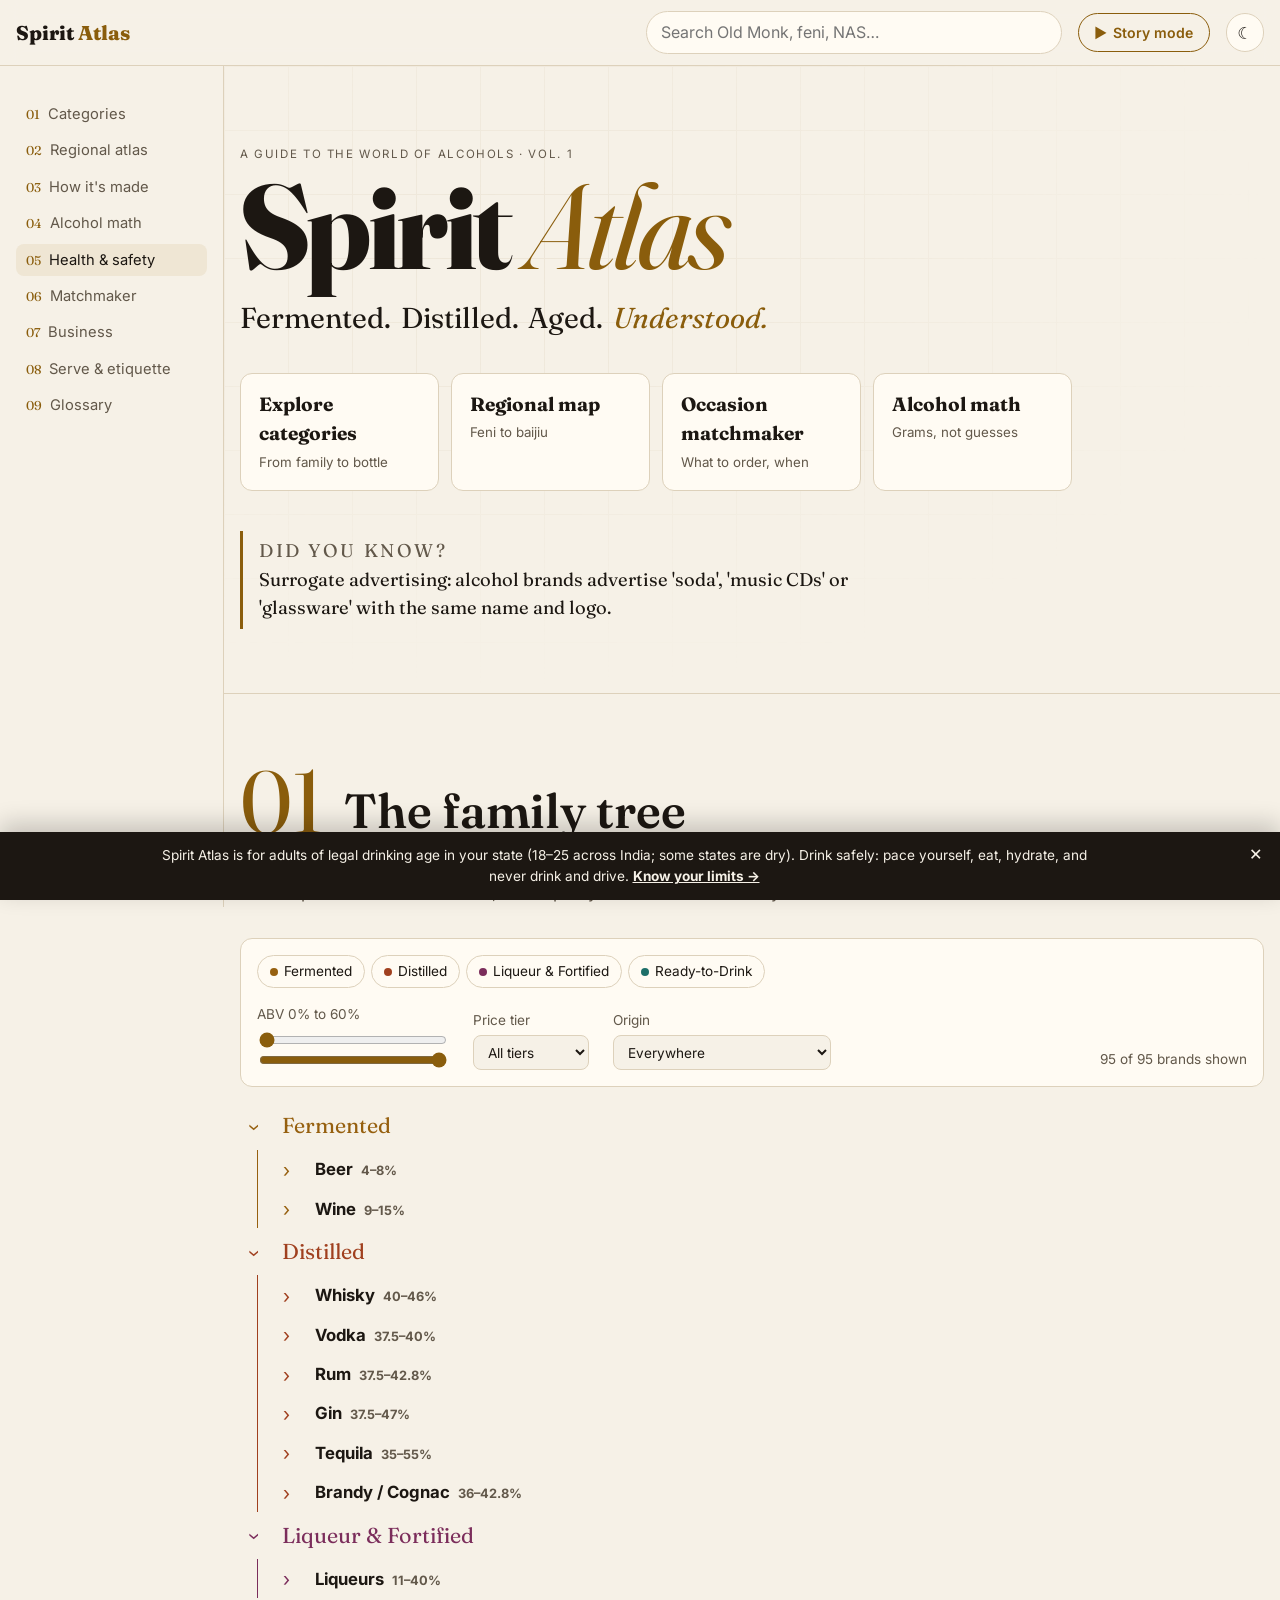
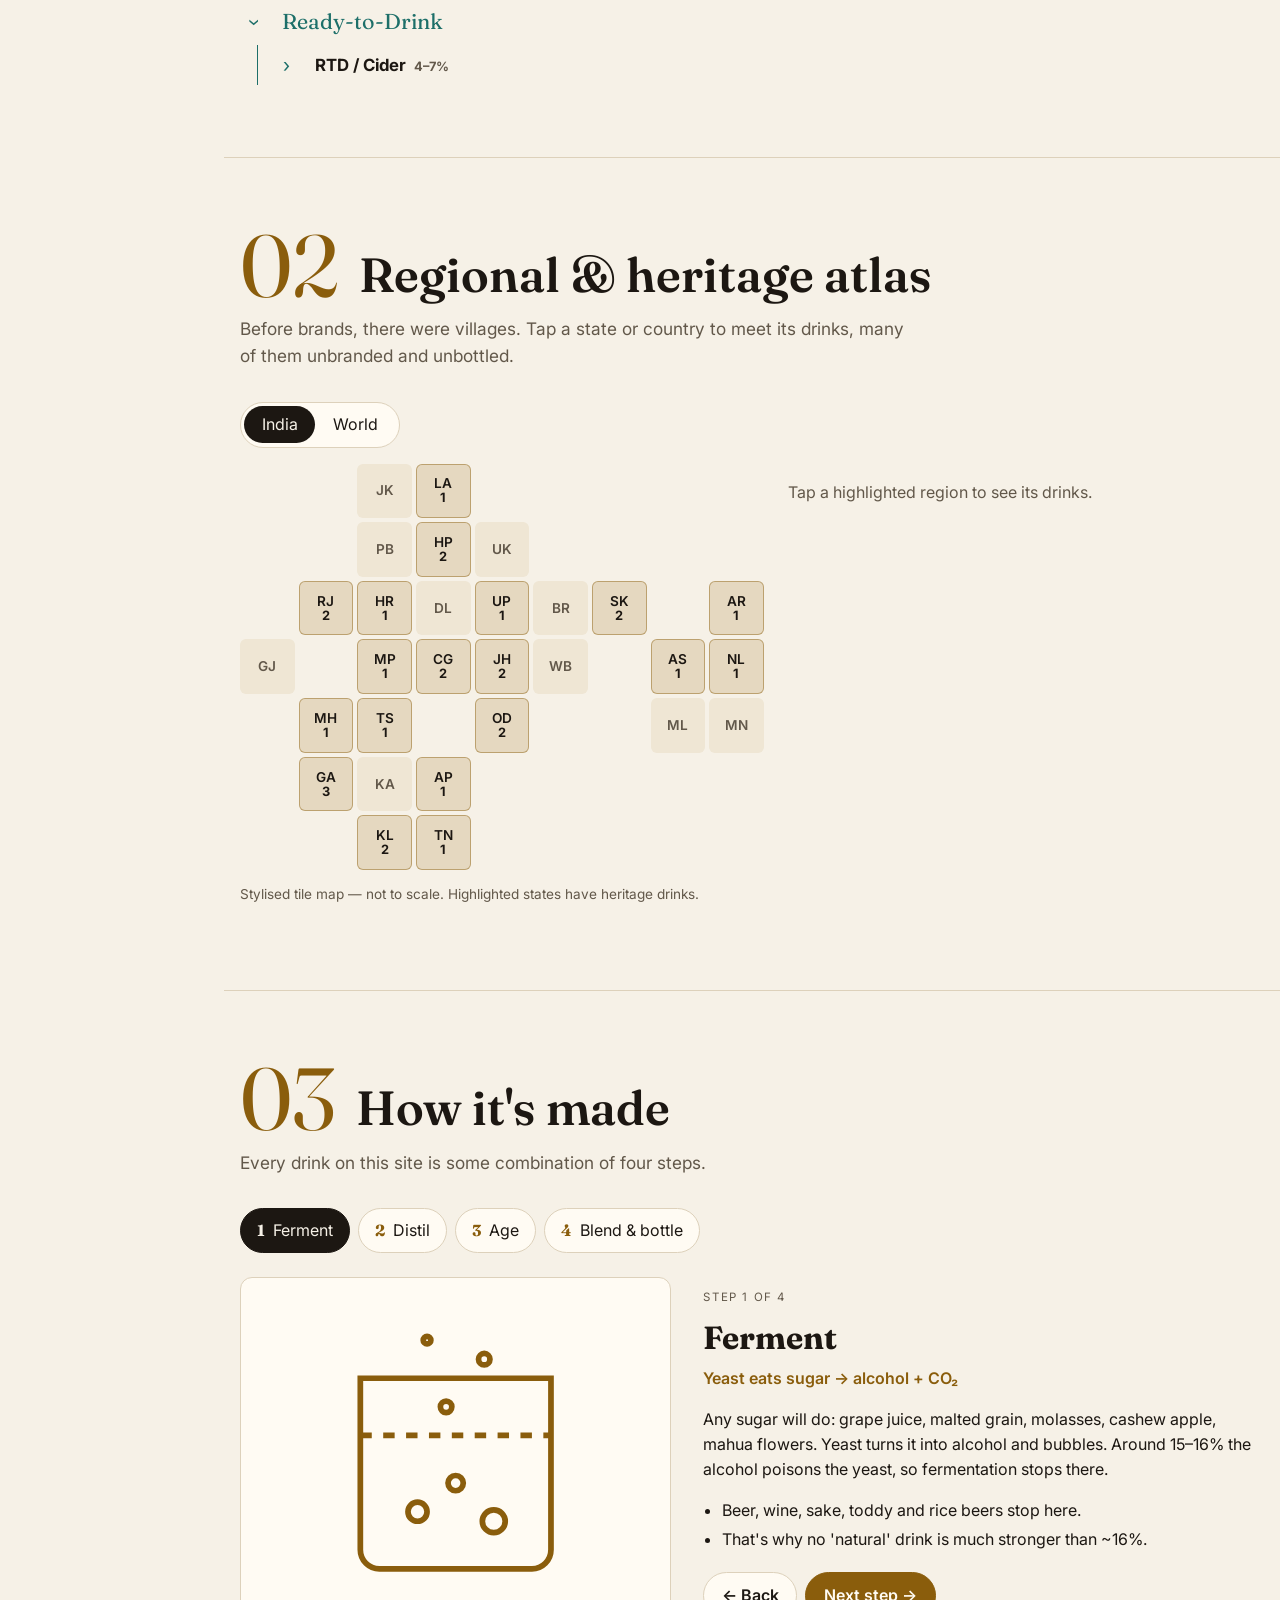
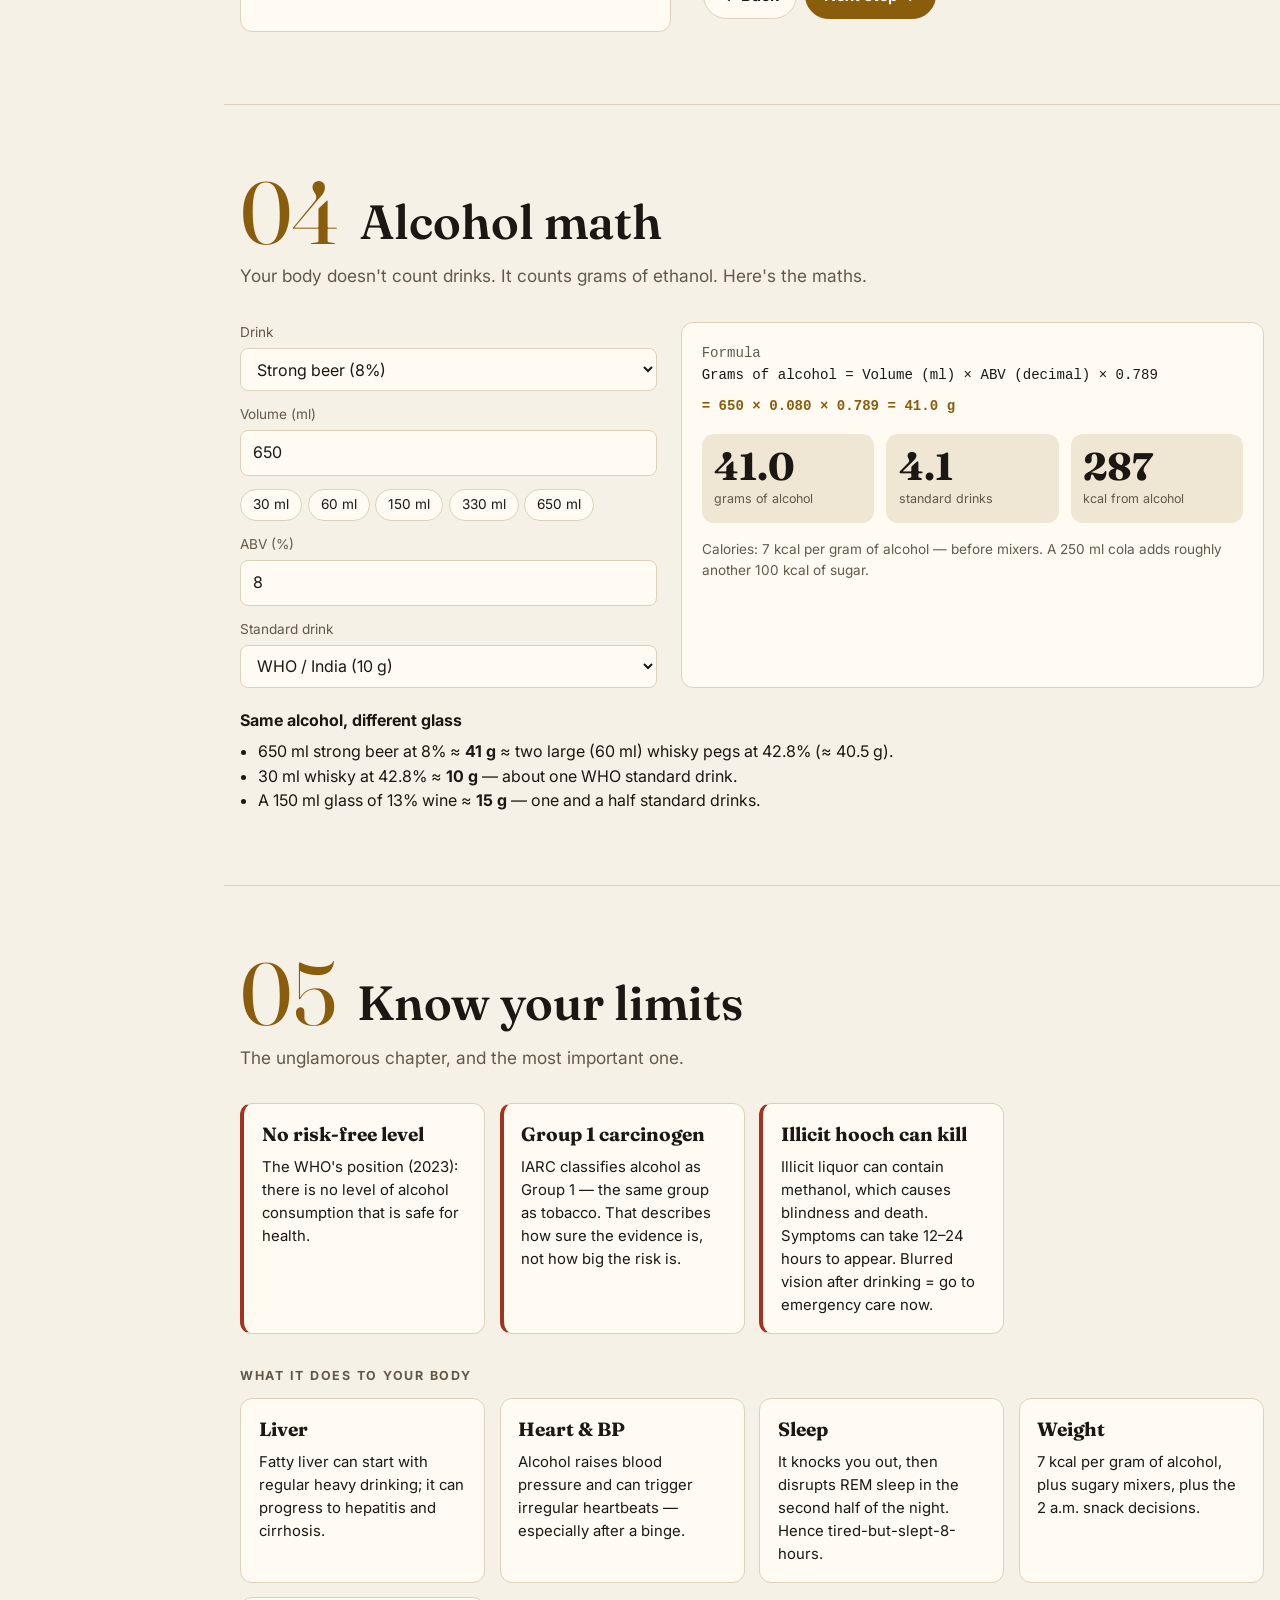
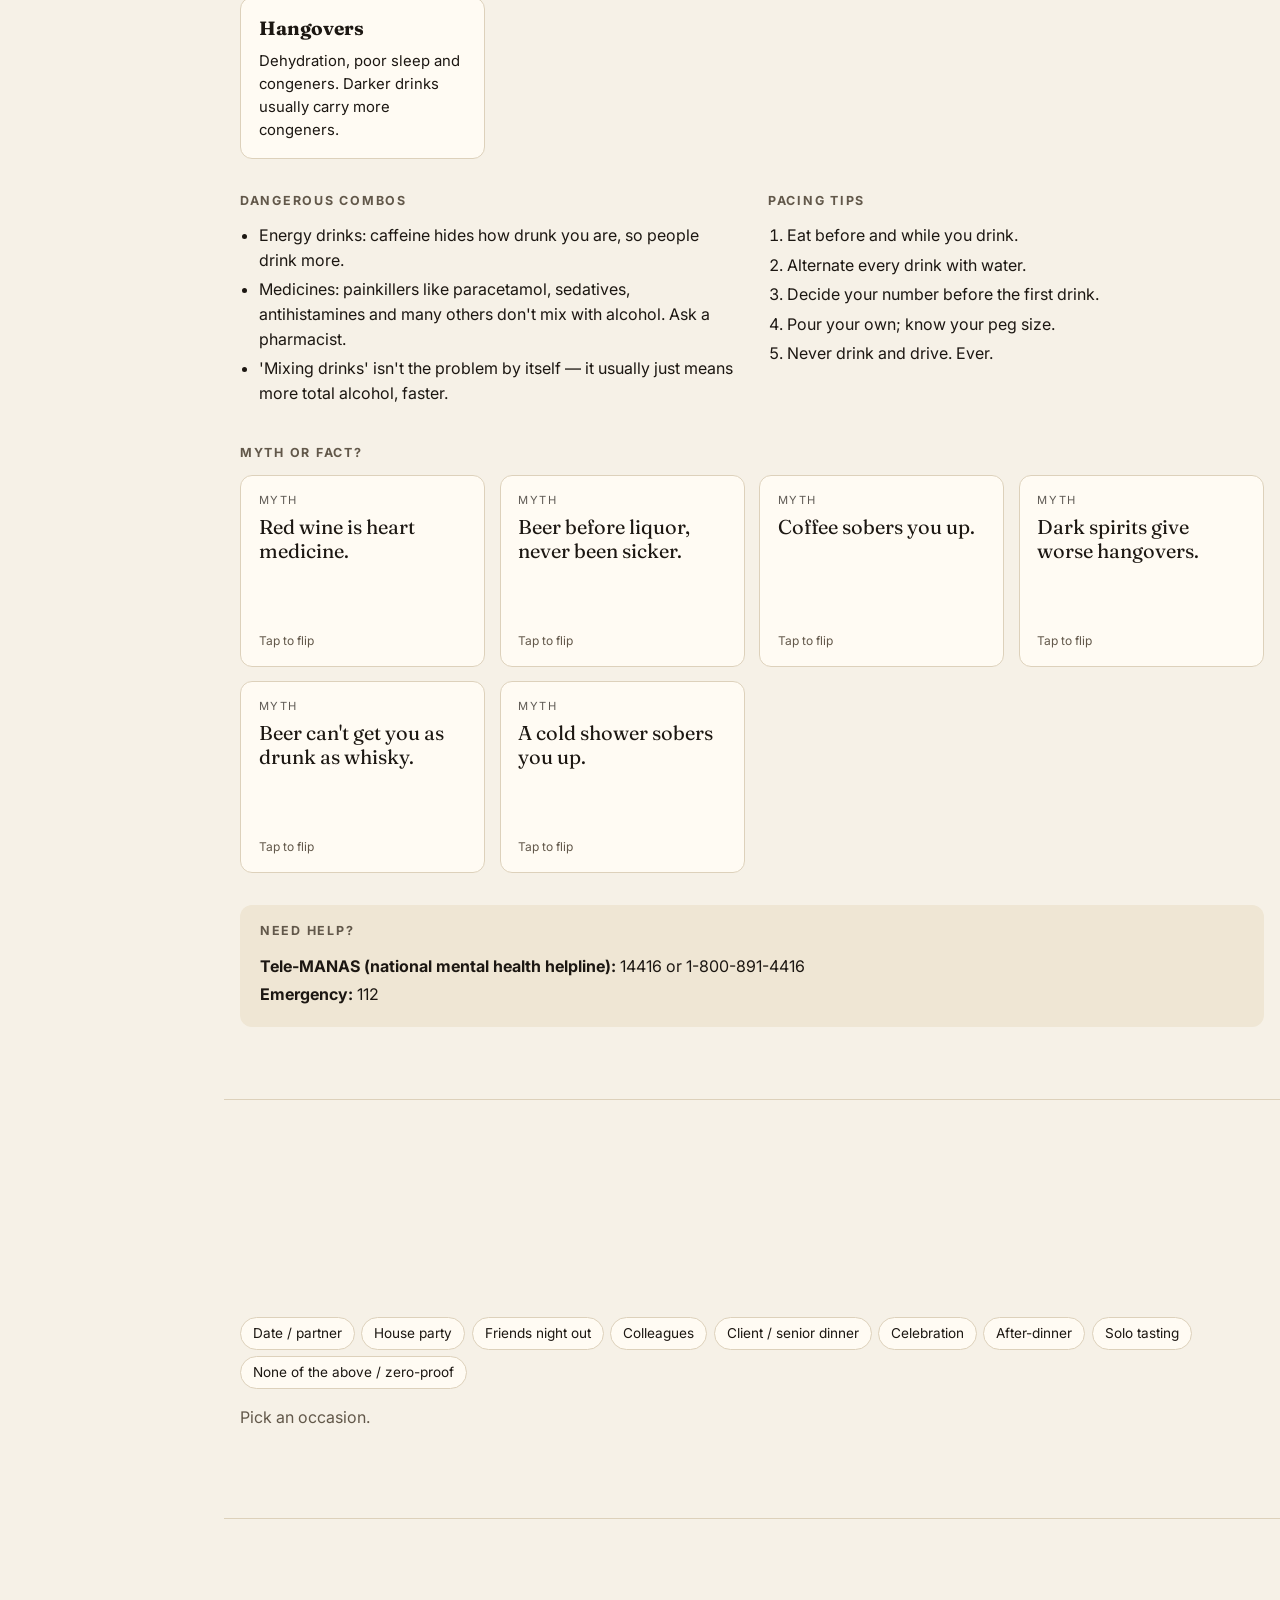
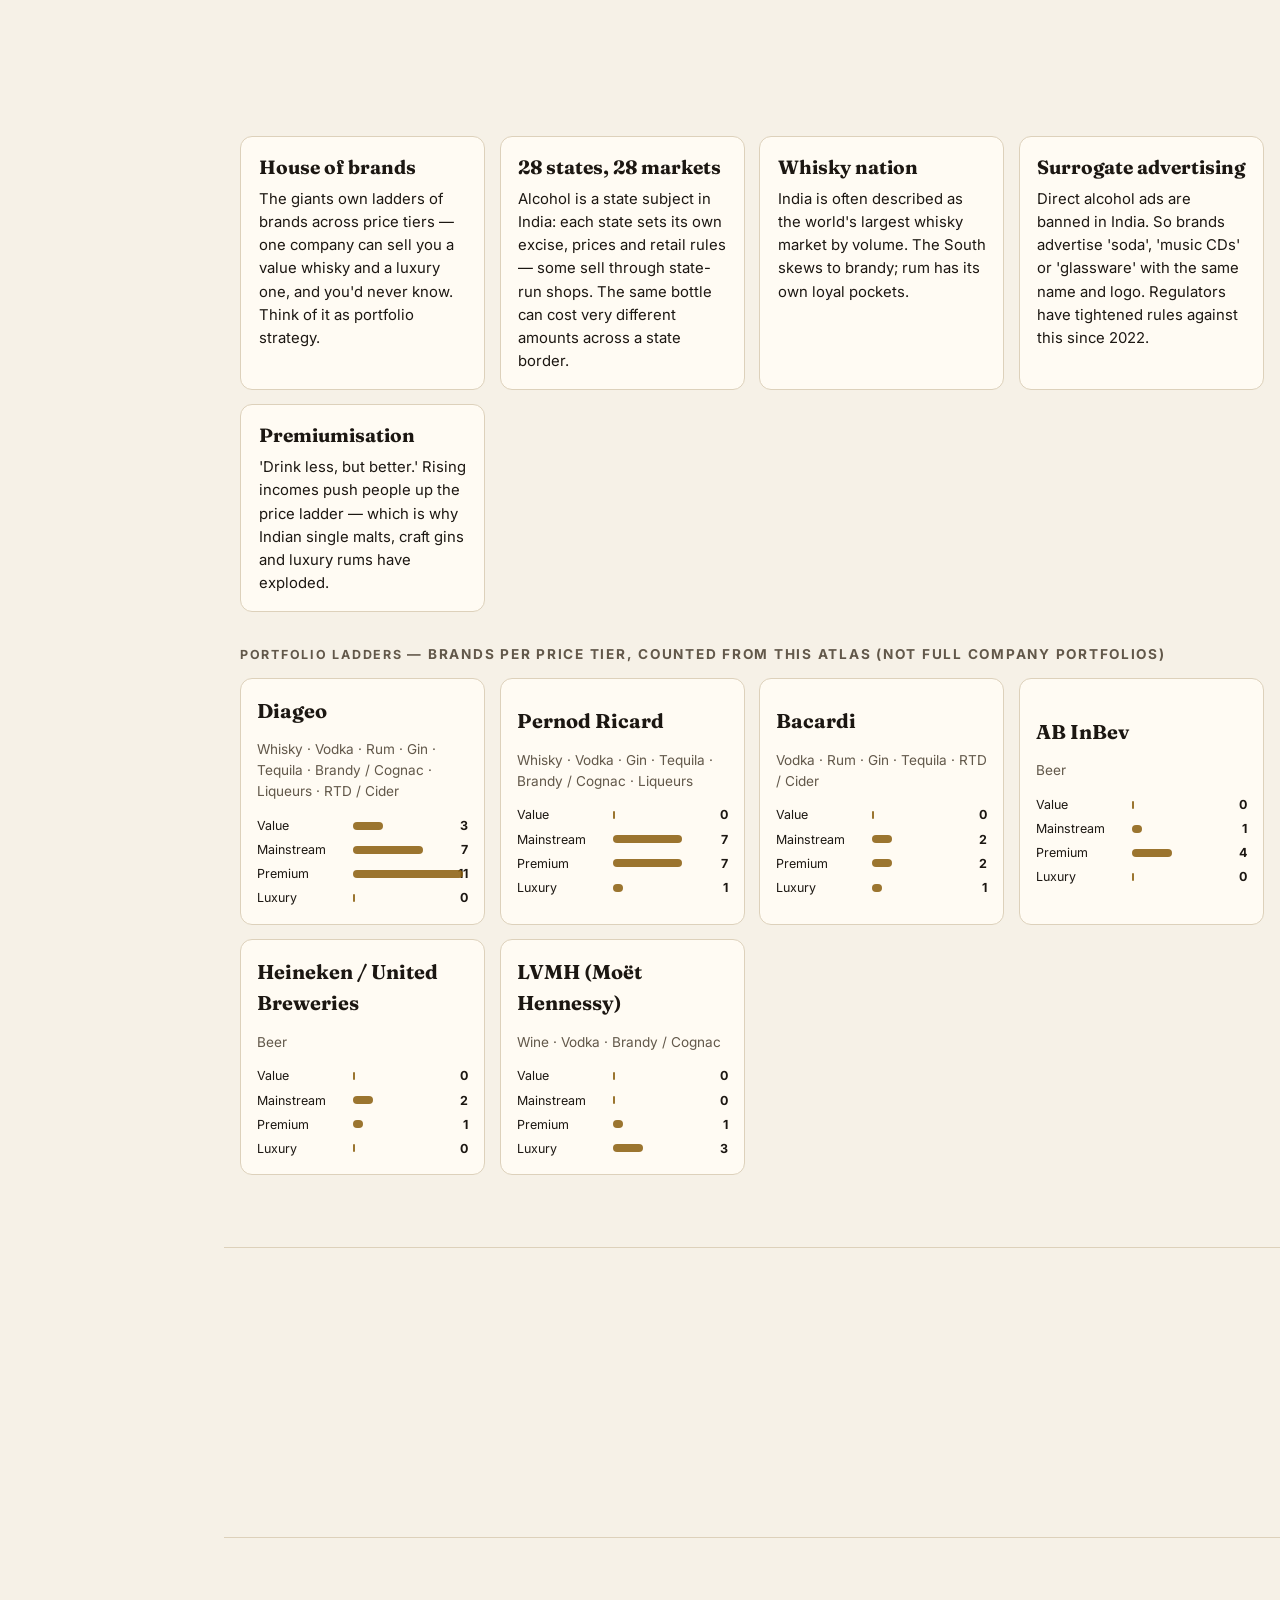
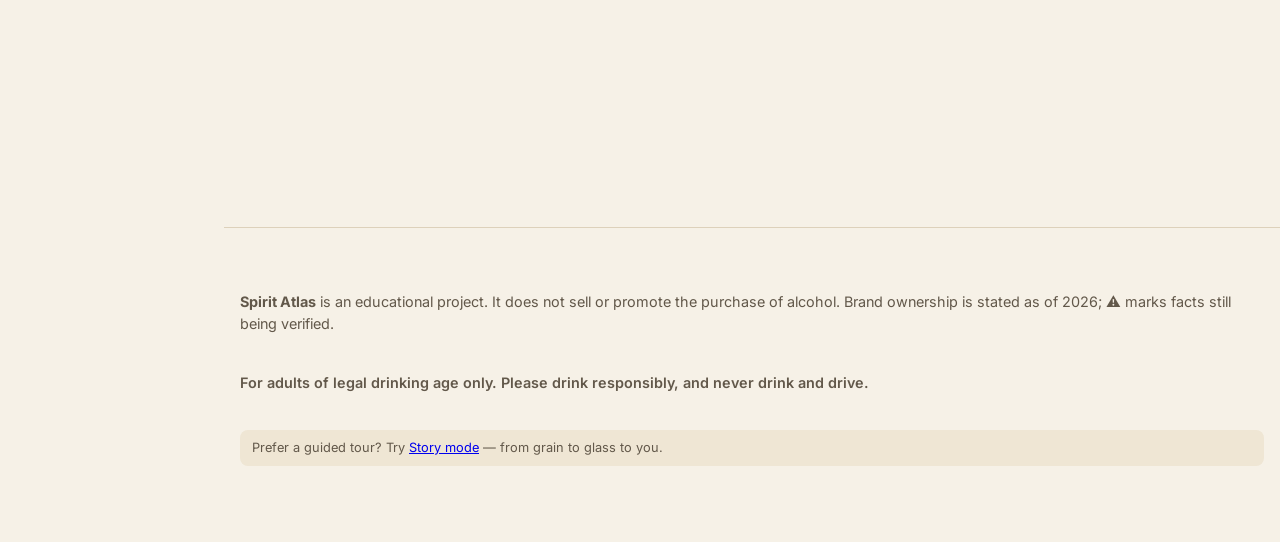
==== commit b7bc8d0c: "Remove internal version label from footers; point hero skip button to full Atlas Co-Authored-By: Cla" ====
--- a/atlas.html
+++ b/atlas.html
@@ -216,7 +216,7 @@
     <footer class="site-foot"><div class="wrap">
       <p><strong>Spirit Atlas</strong> is an educational project. It does not sell or promote the purchase of alcohol. Brand ownership is stated as of 2026; ⚠️ marks facts still being verified.</p>
       <p class="footer-note">For adults of legal drinking age only. Please drink responsibly, and never drink and drive.</p>
-      <p class="proto-note">Prefer a guided tour? Try <a href="index.html">Story mode</a> — from grain to glass to you. · data v<span id="ver"></span></p>
+      <p class="proto-note">Prefer a guided tour? Try <a href="index.html">Story mode</a> — from grain to glass to you.</p>
     </div></footer>
   </main>
 </div>
@@ -234,7 +234,6 @@
   A.initTheme(document.getElementById("theme"));
   A.initSearch(document.getElementById("q"), document.getElementById("q-results"));
   A.startTicker(document.getElementById("ticker"));
-  document.getElementById("ver").textContent = D.version;
 
   // Heavy-ish sections render only when scrolled near (lazy loading).
   var renderers = {
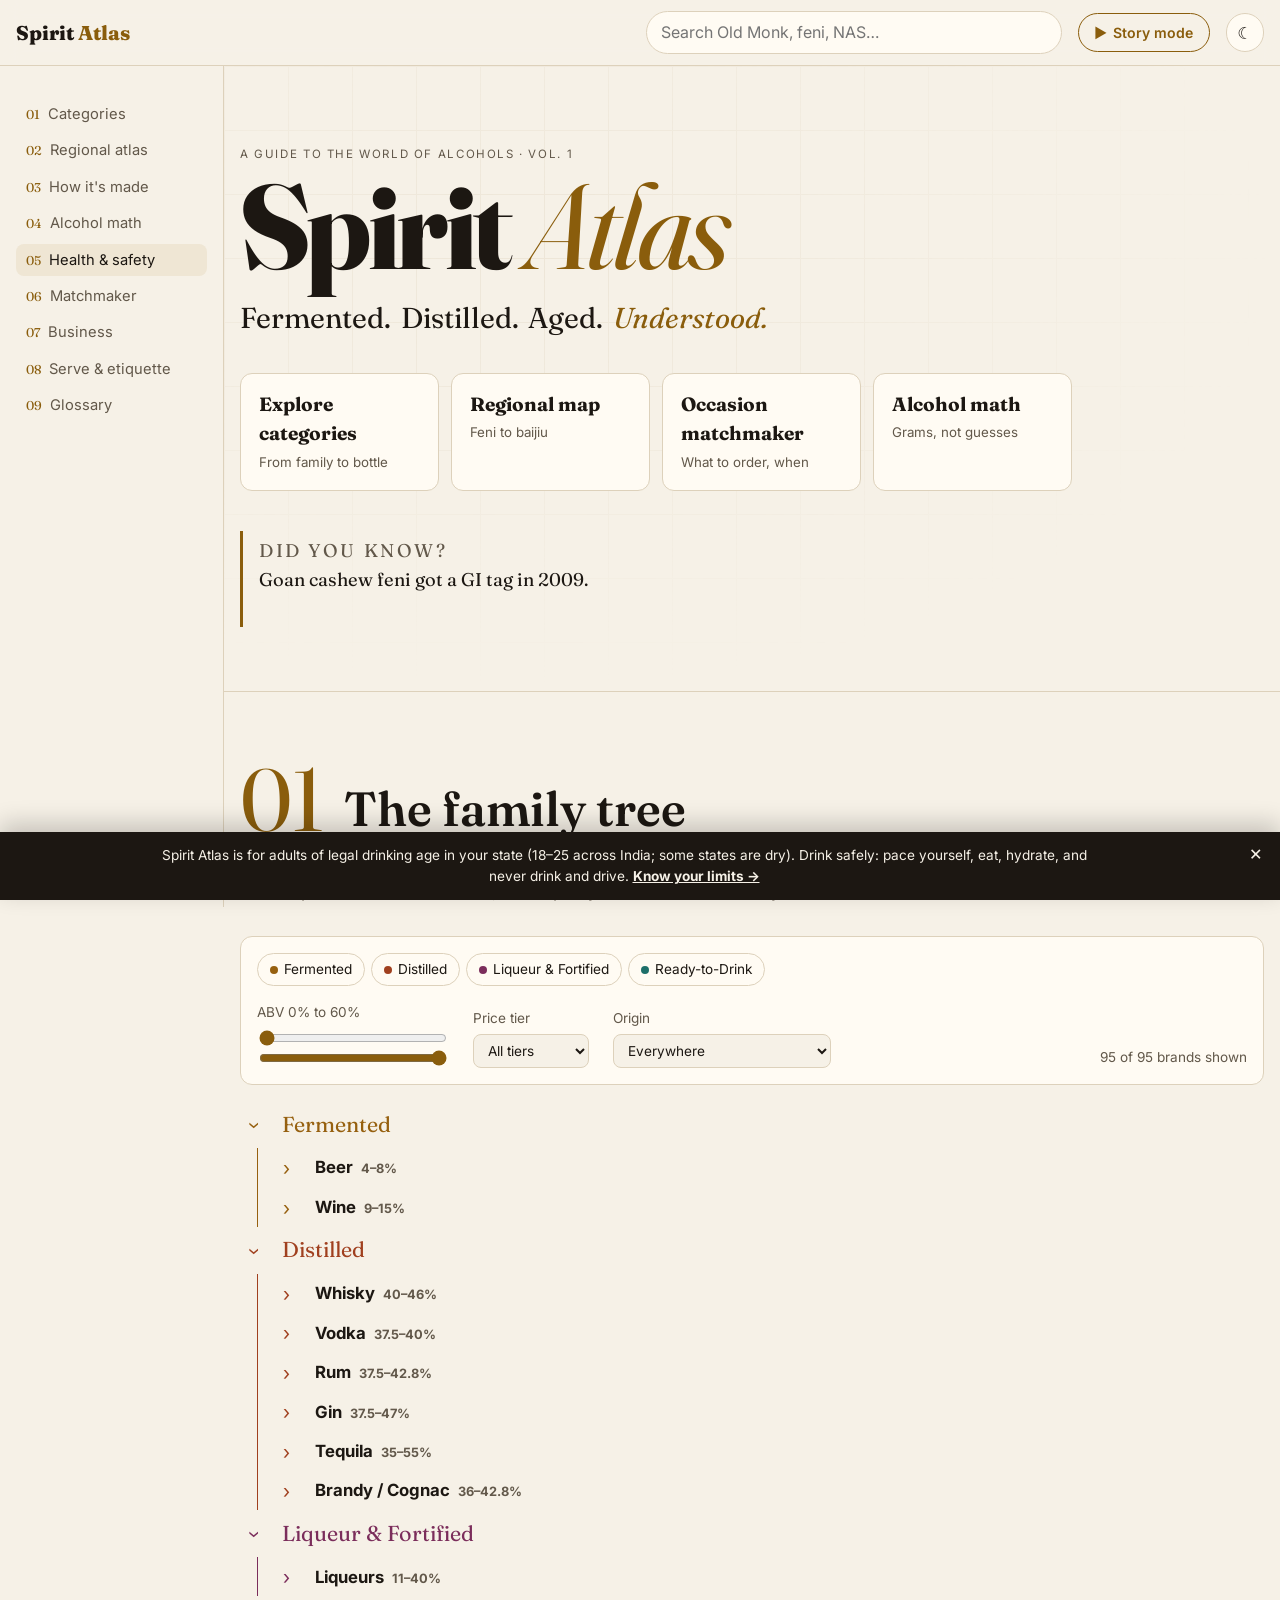
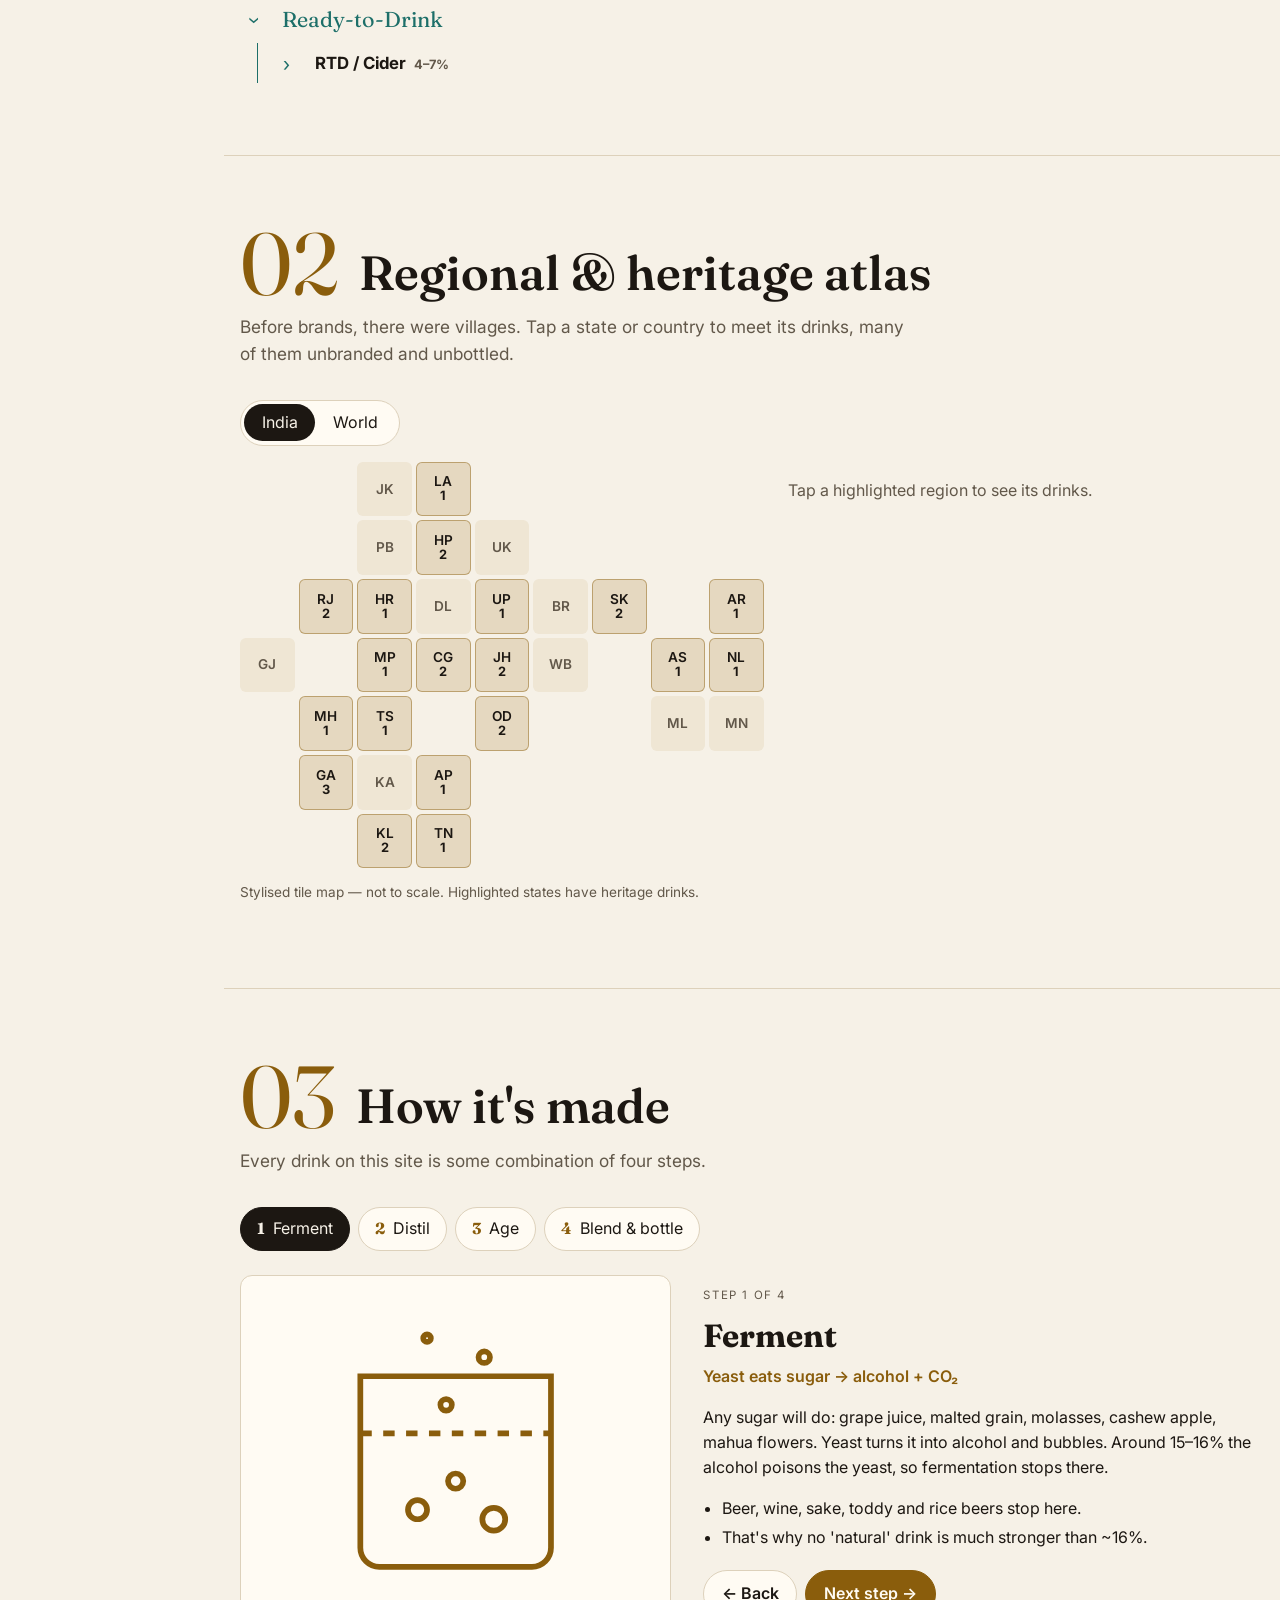
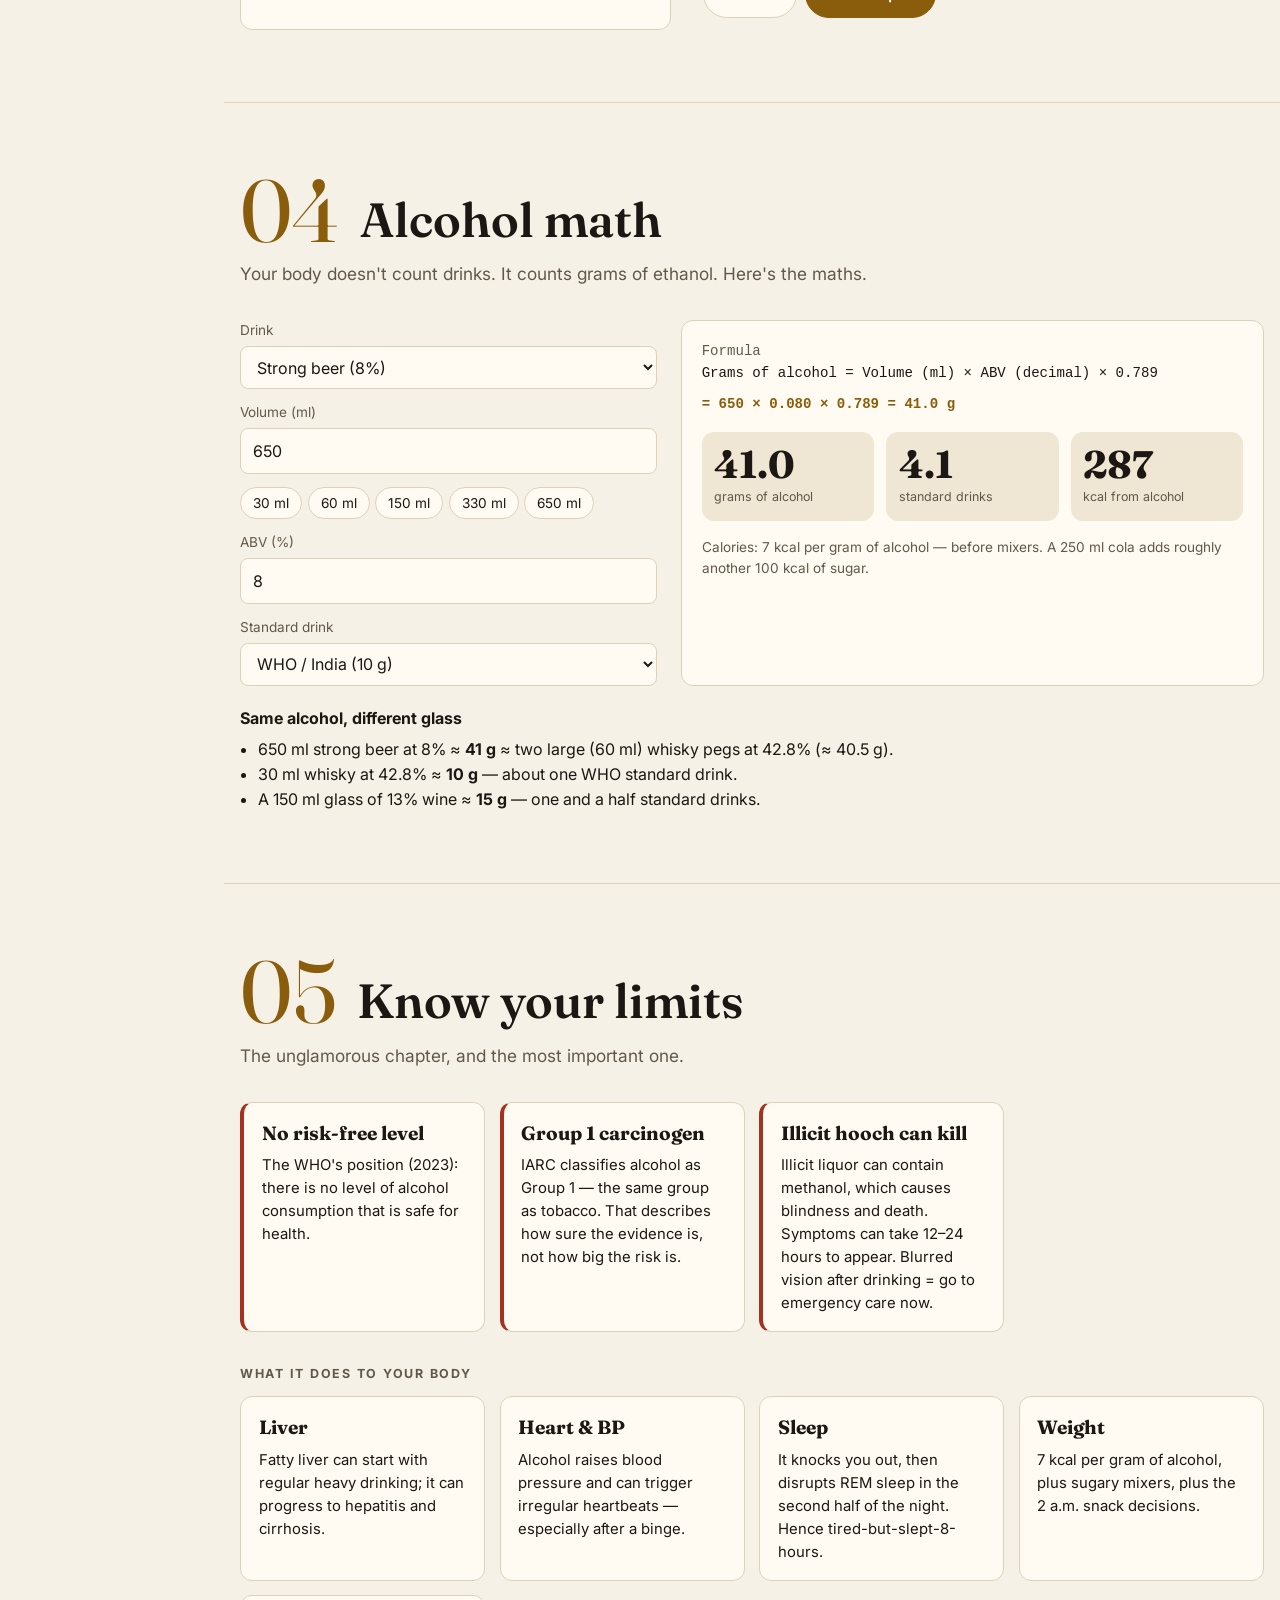
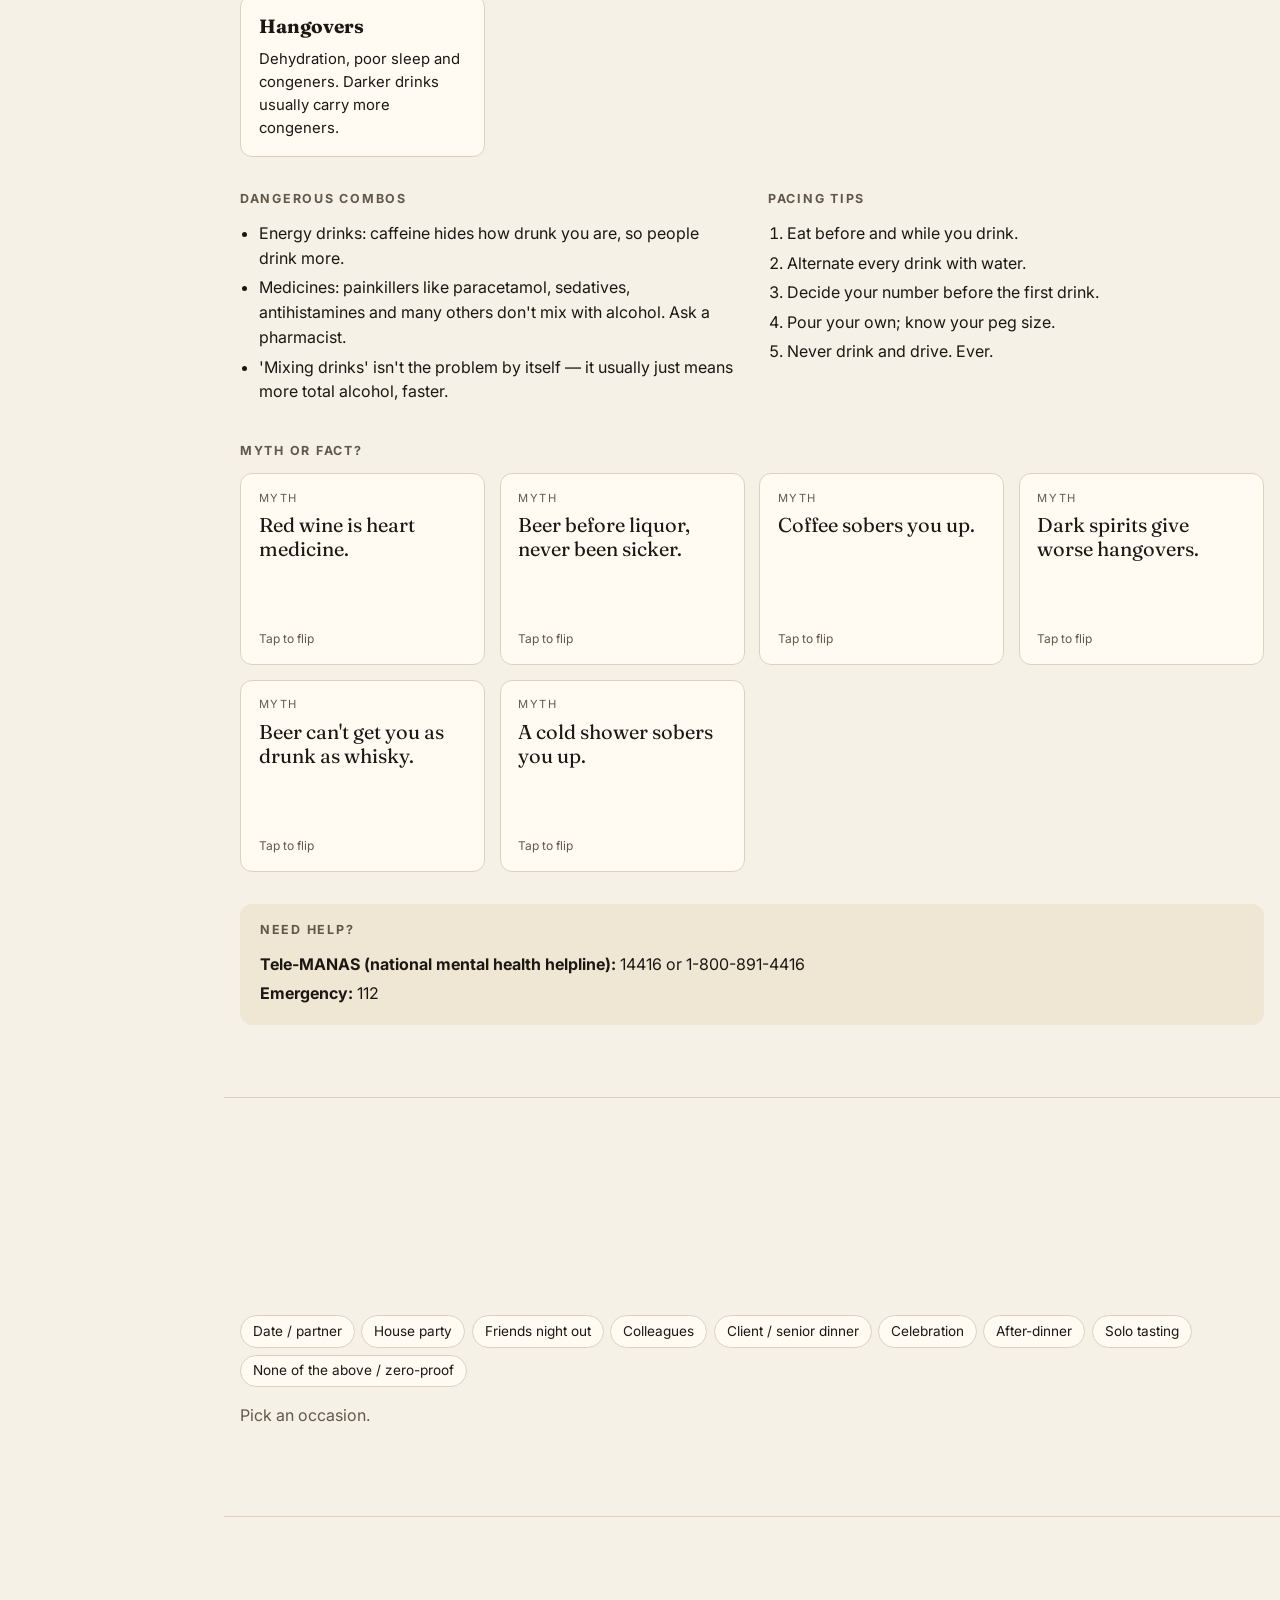
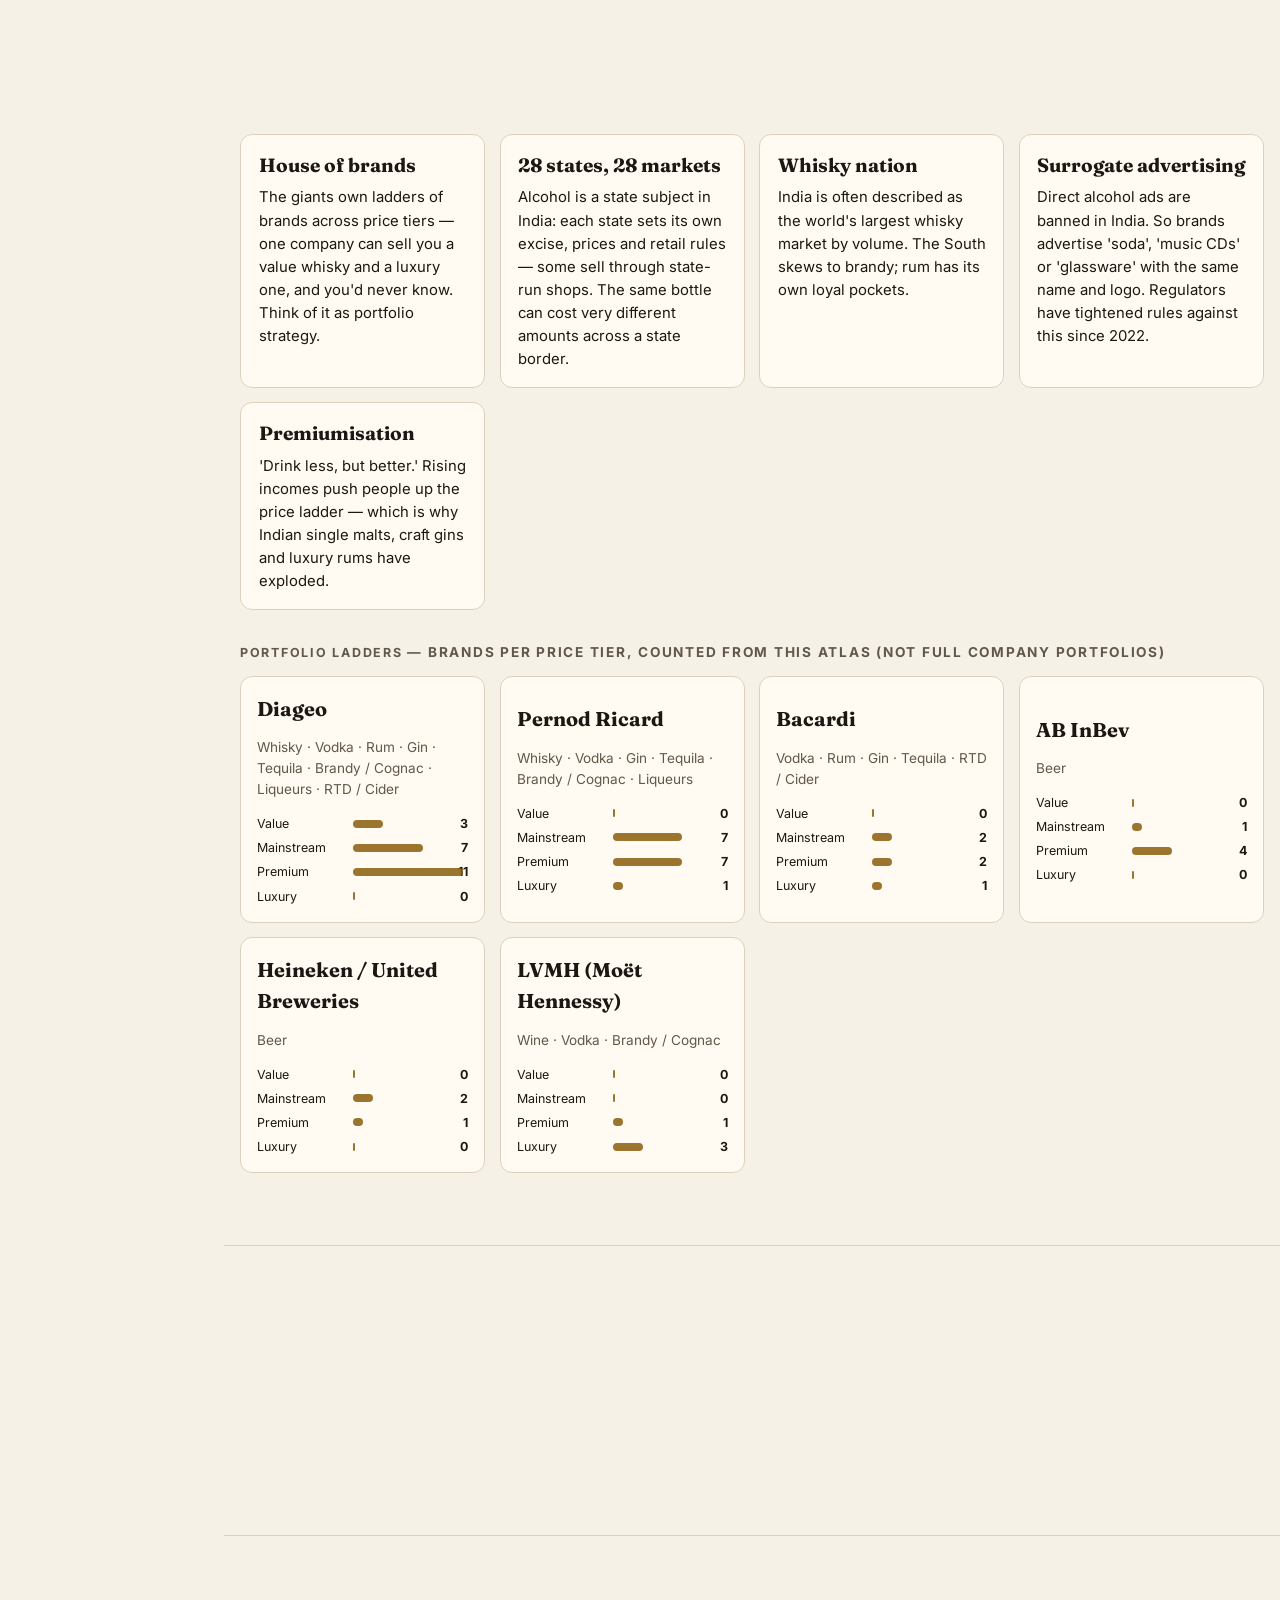
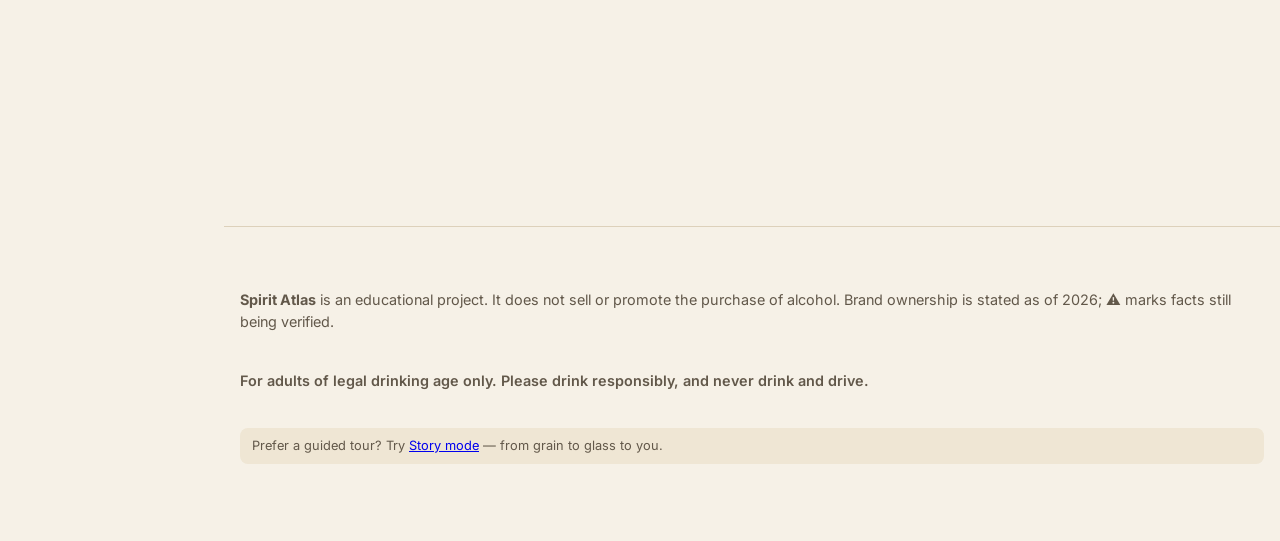
==== commit 402ab5e3: "Add Google Analytics (GA4) loader that forwards event-bus events Inactive until a Measurement ID is " ====
--- a/atlas.html
+++ b/atlas.html
@@ -224,6 +224,7 @@
 
 <script src="shared/data.js"></script>
 <script src="shared/core.js"></script>
+<script src="shared/analytics.js"></script>
 <script>
 /* ============ PAGE WIRING (MVP 1) ============
    Everything below just places shared features into this page's layout. */
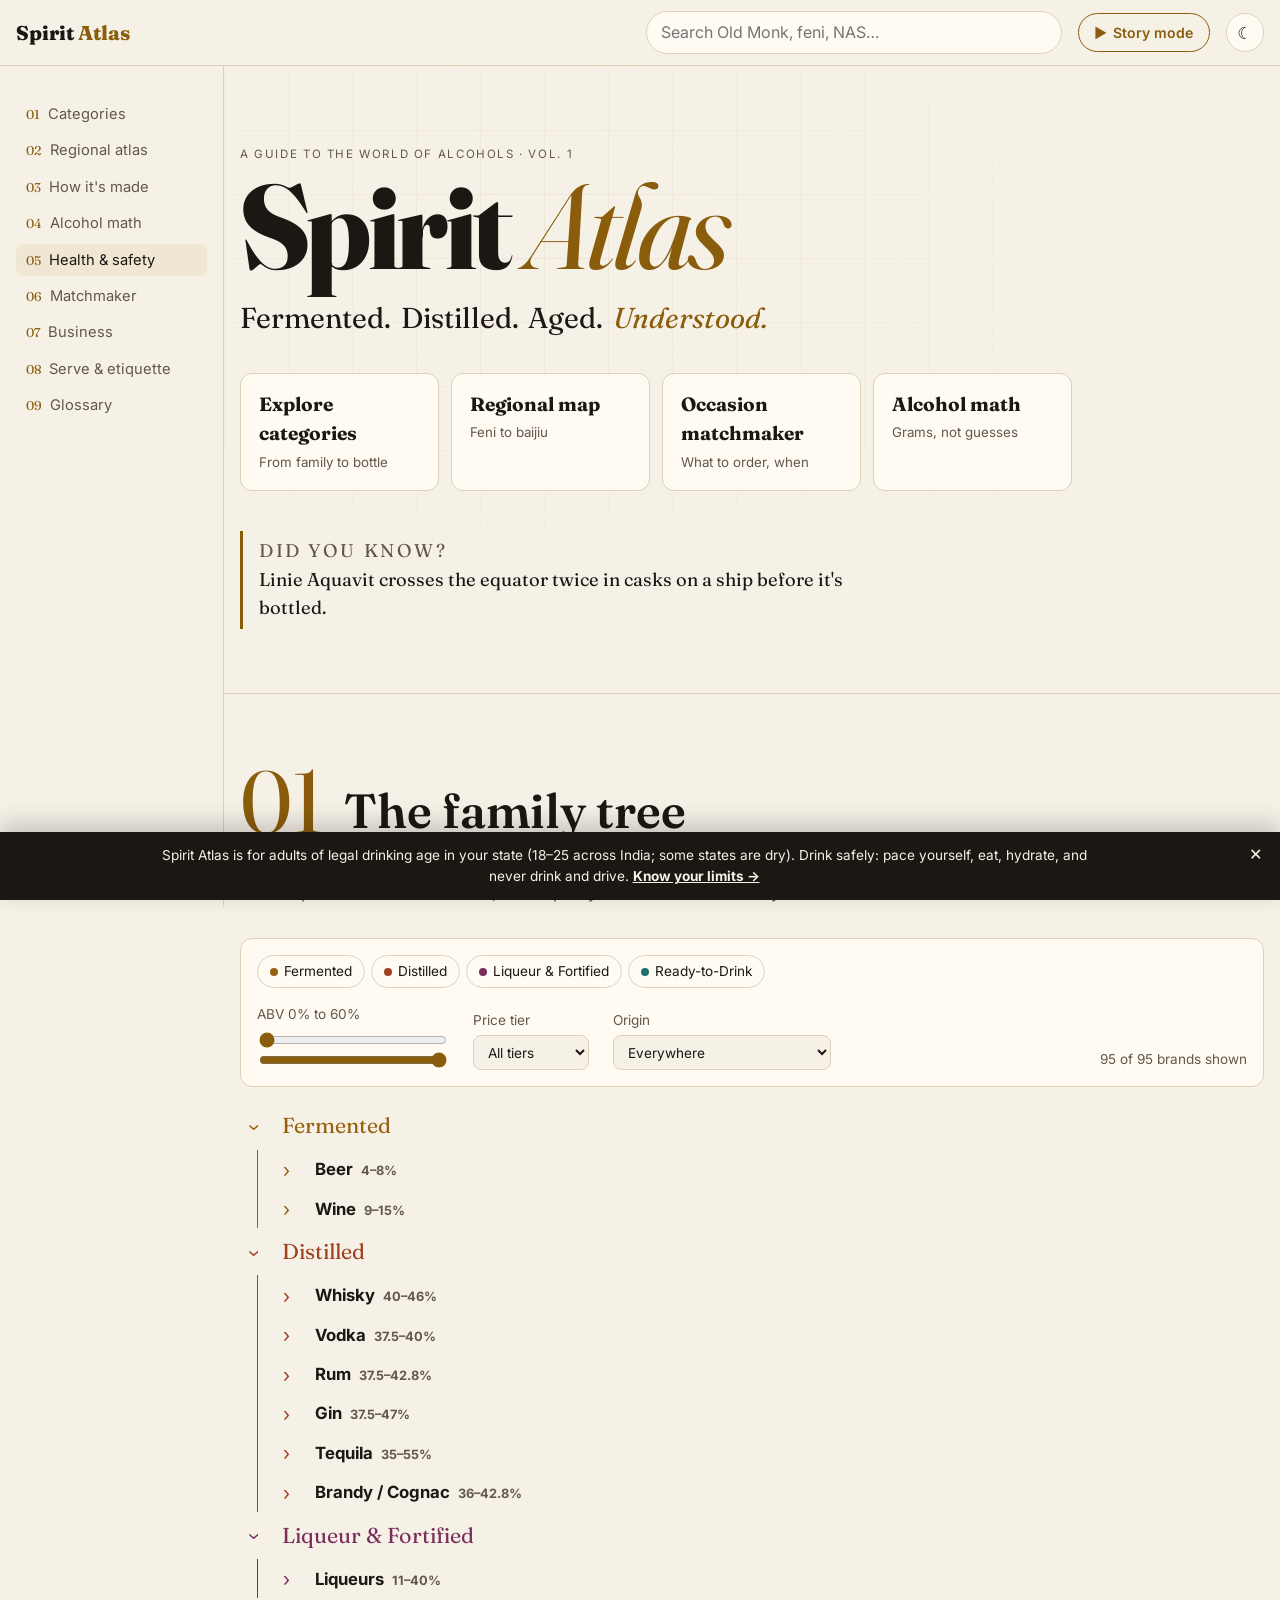
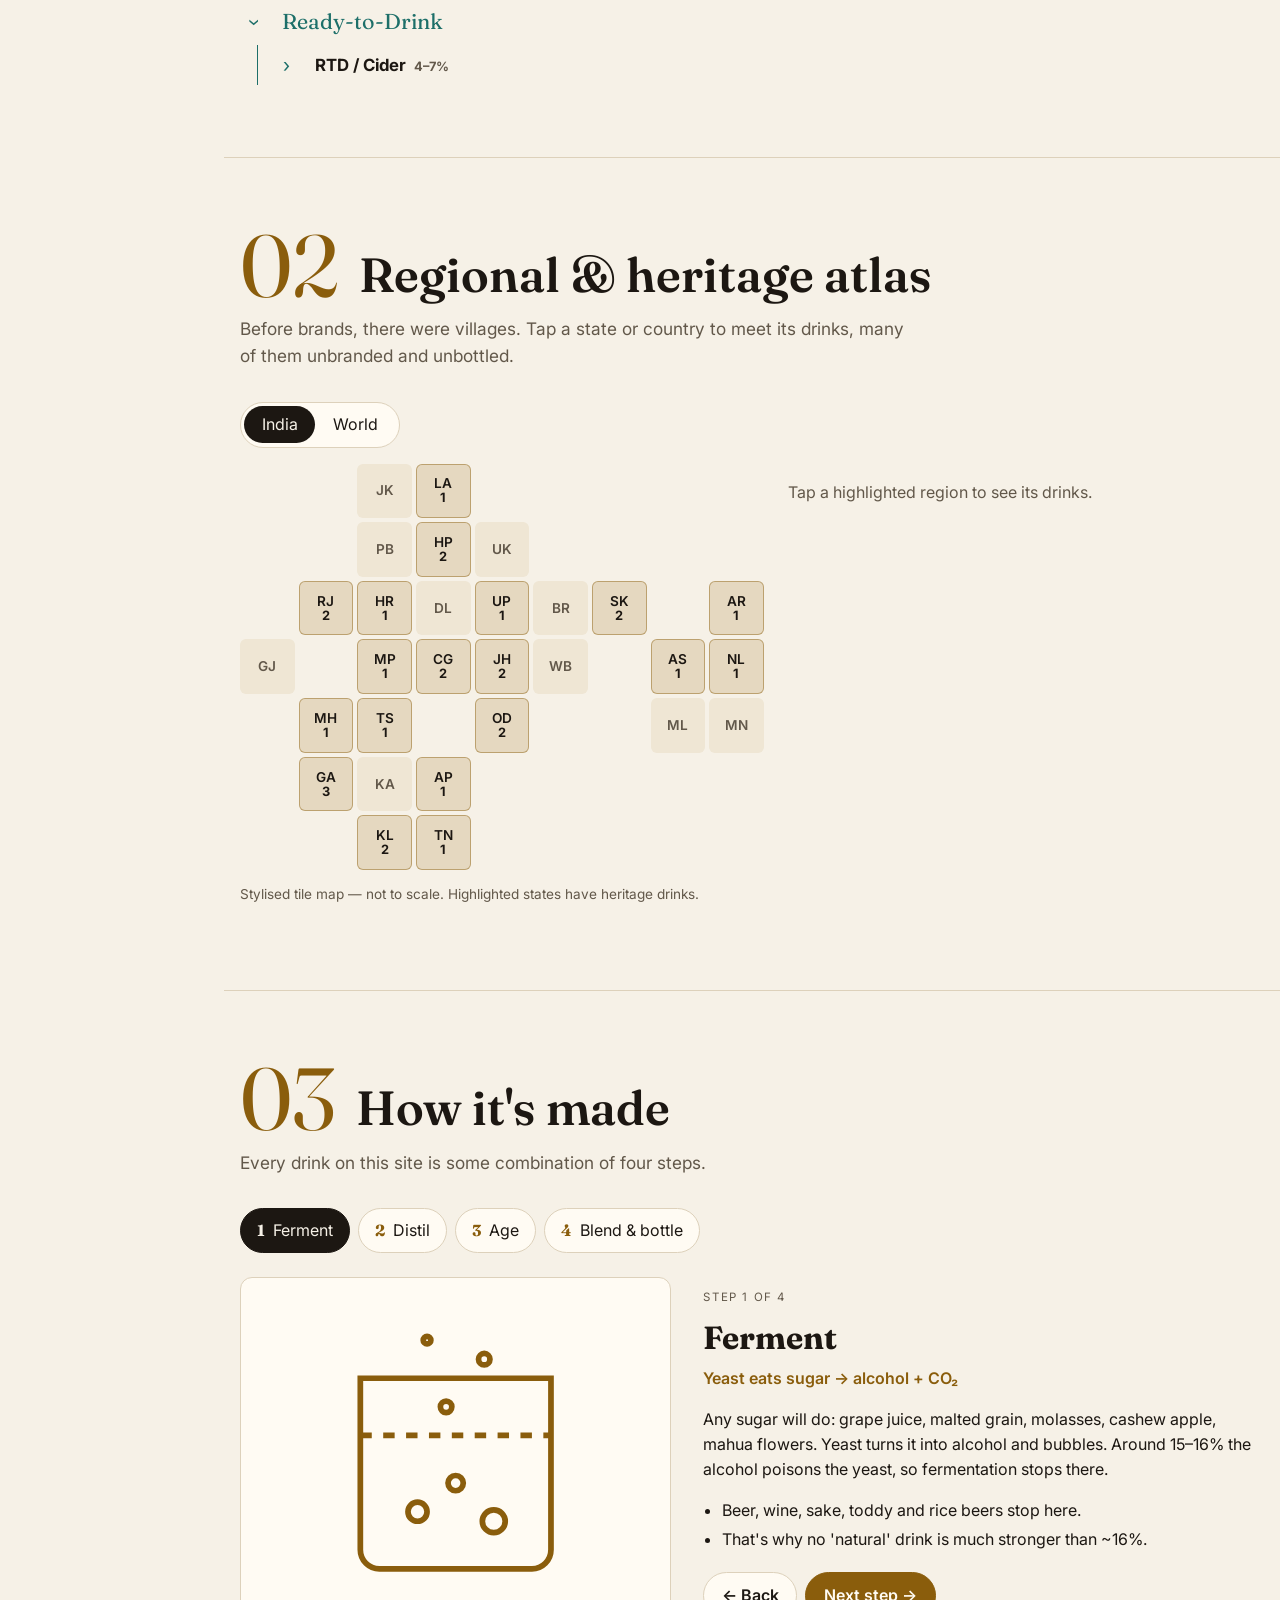
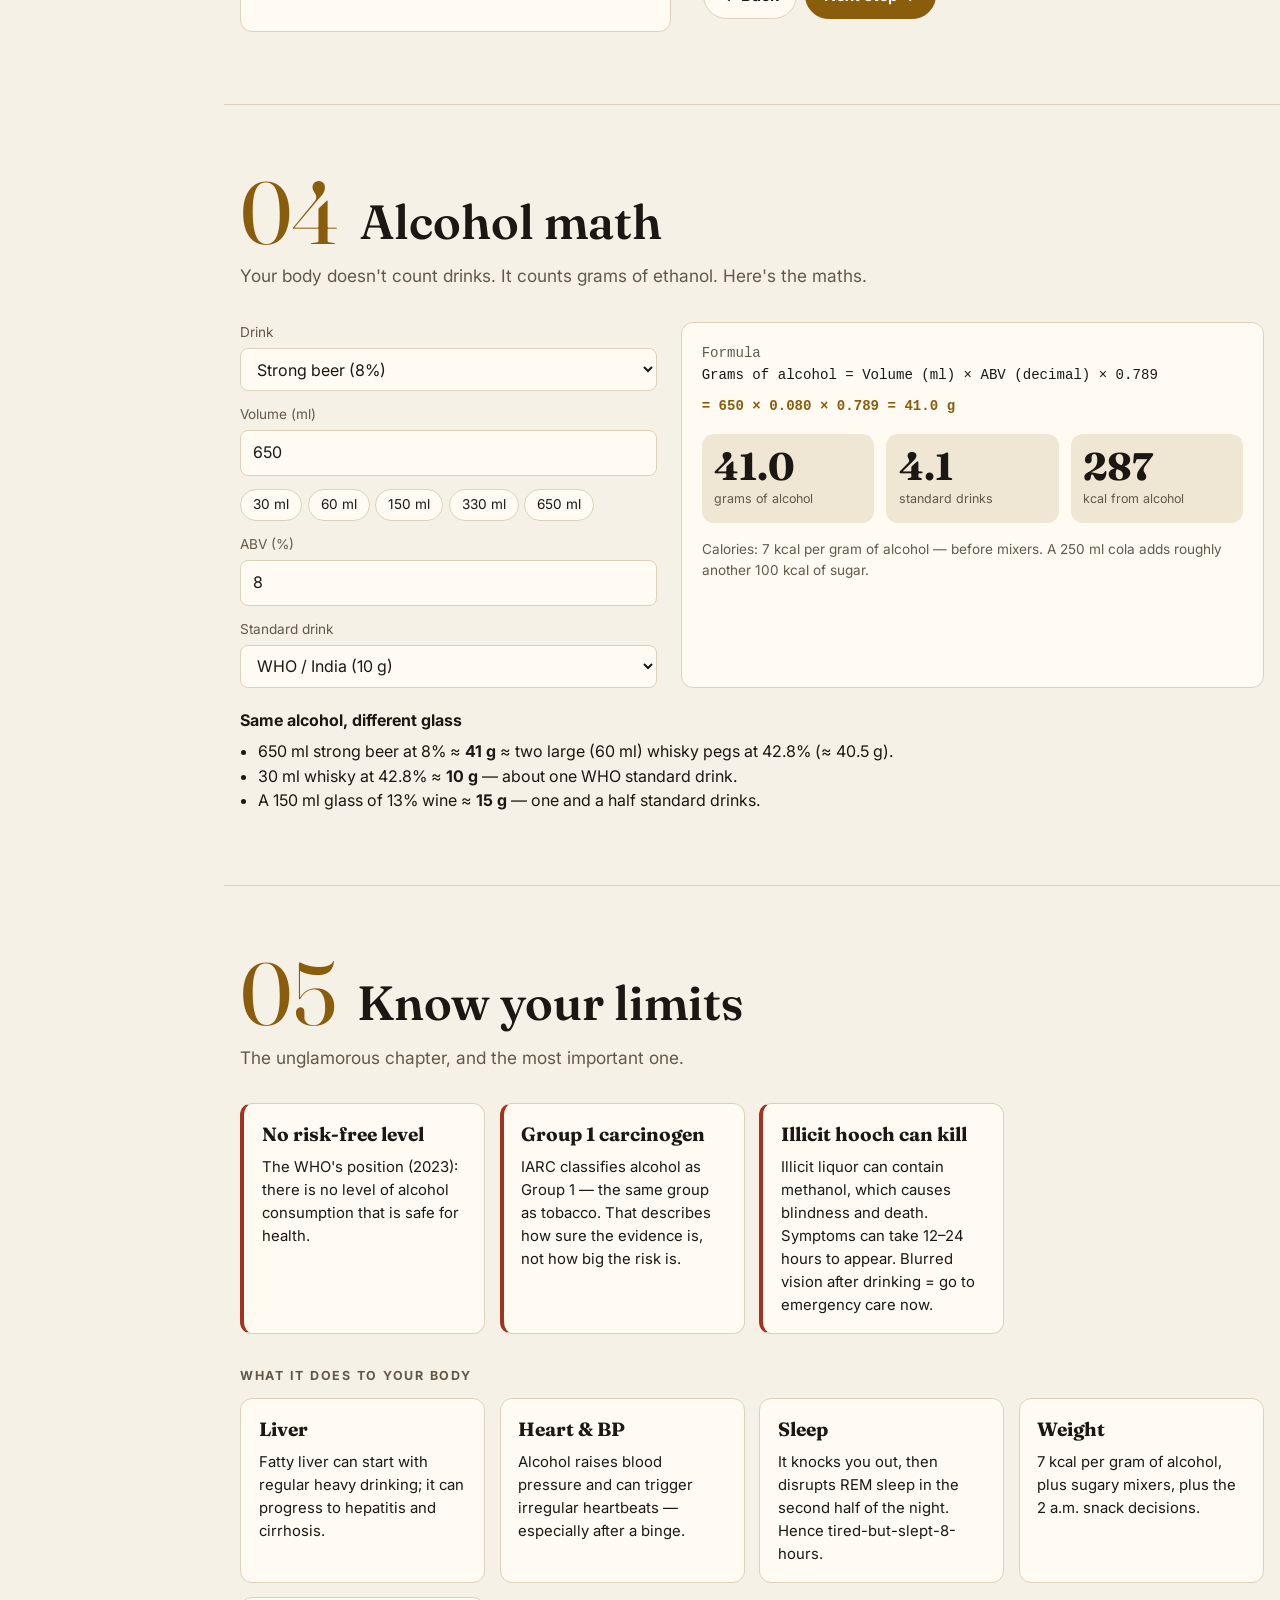
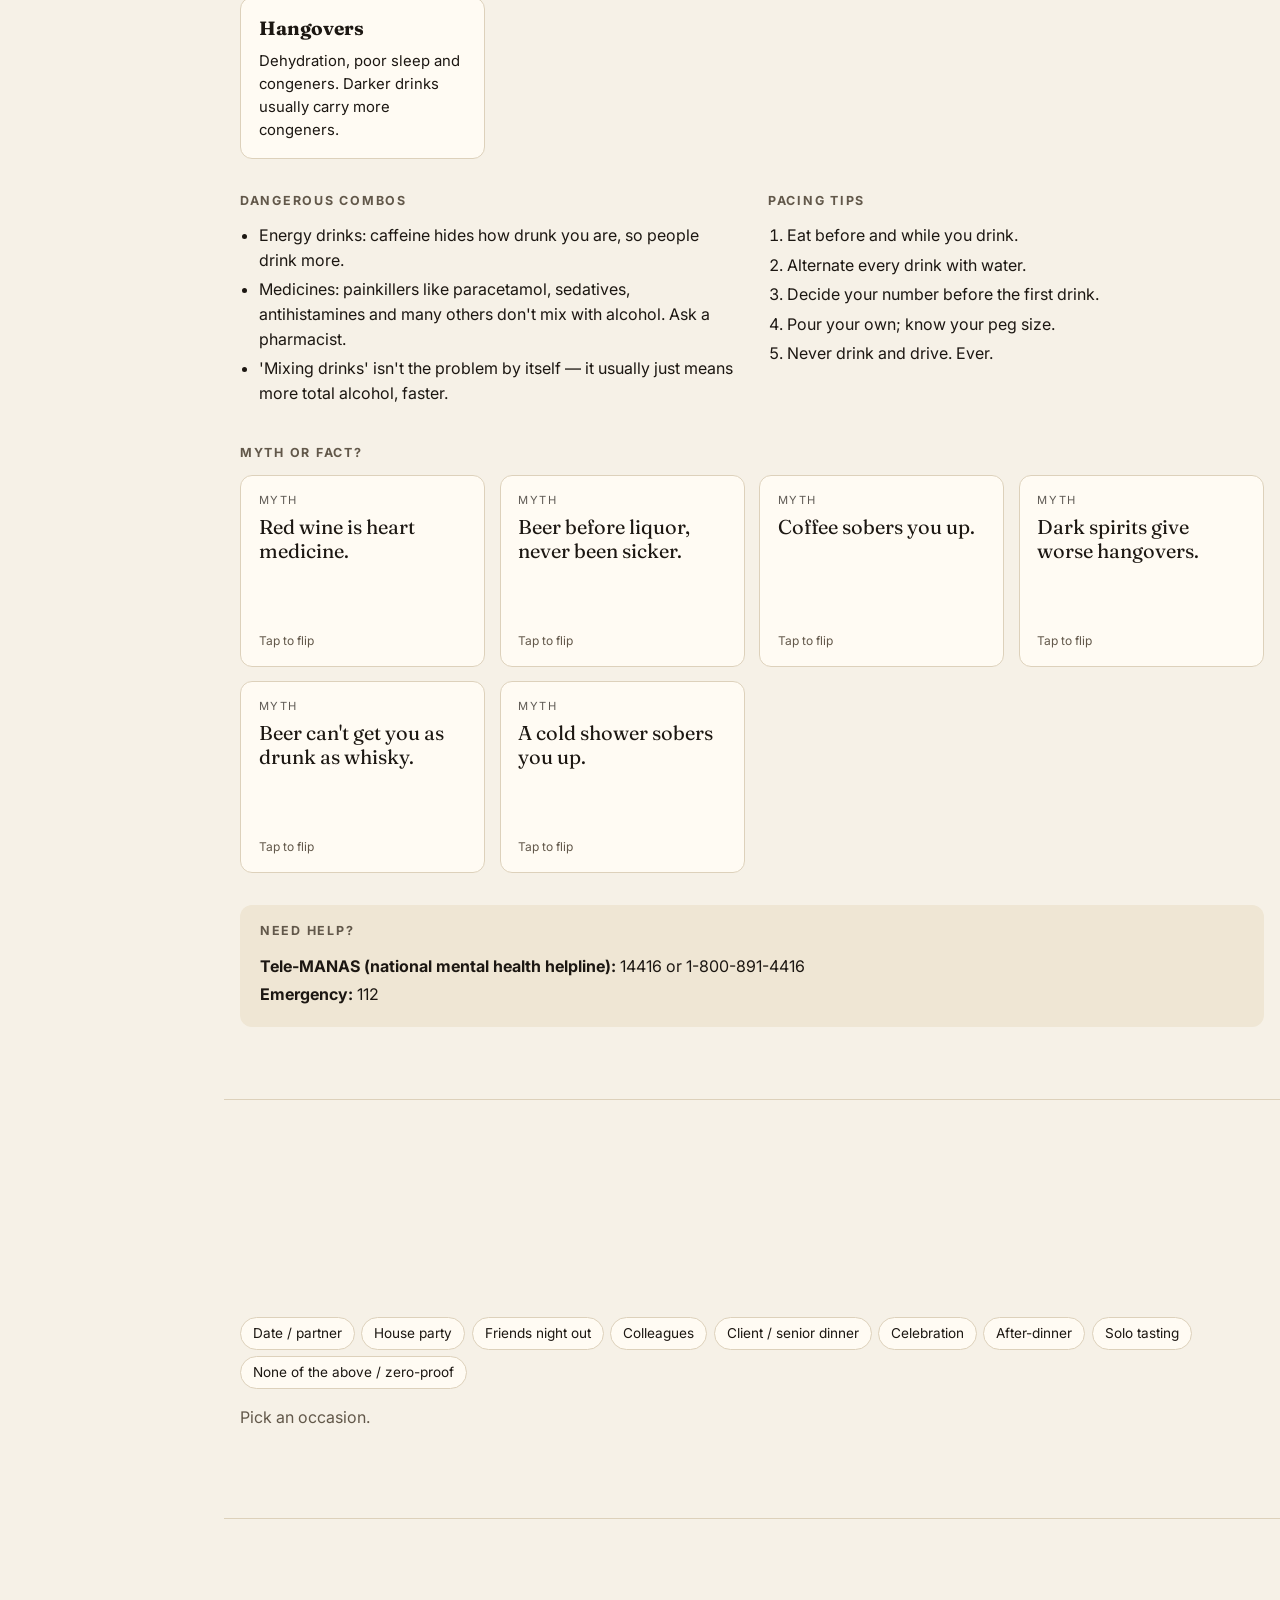
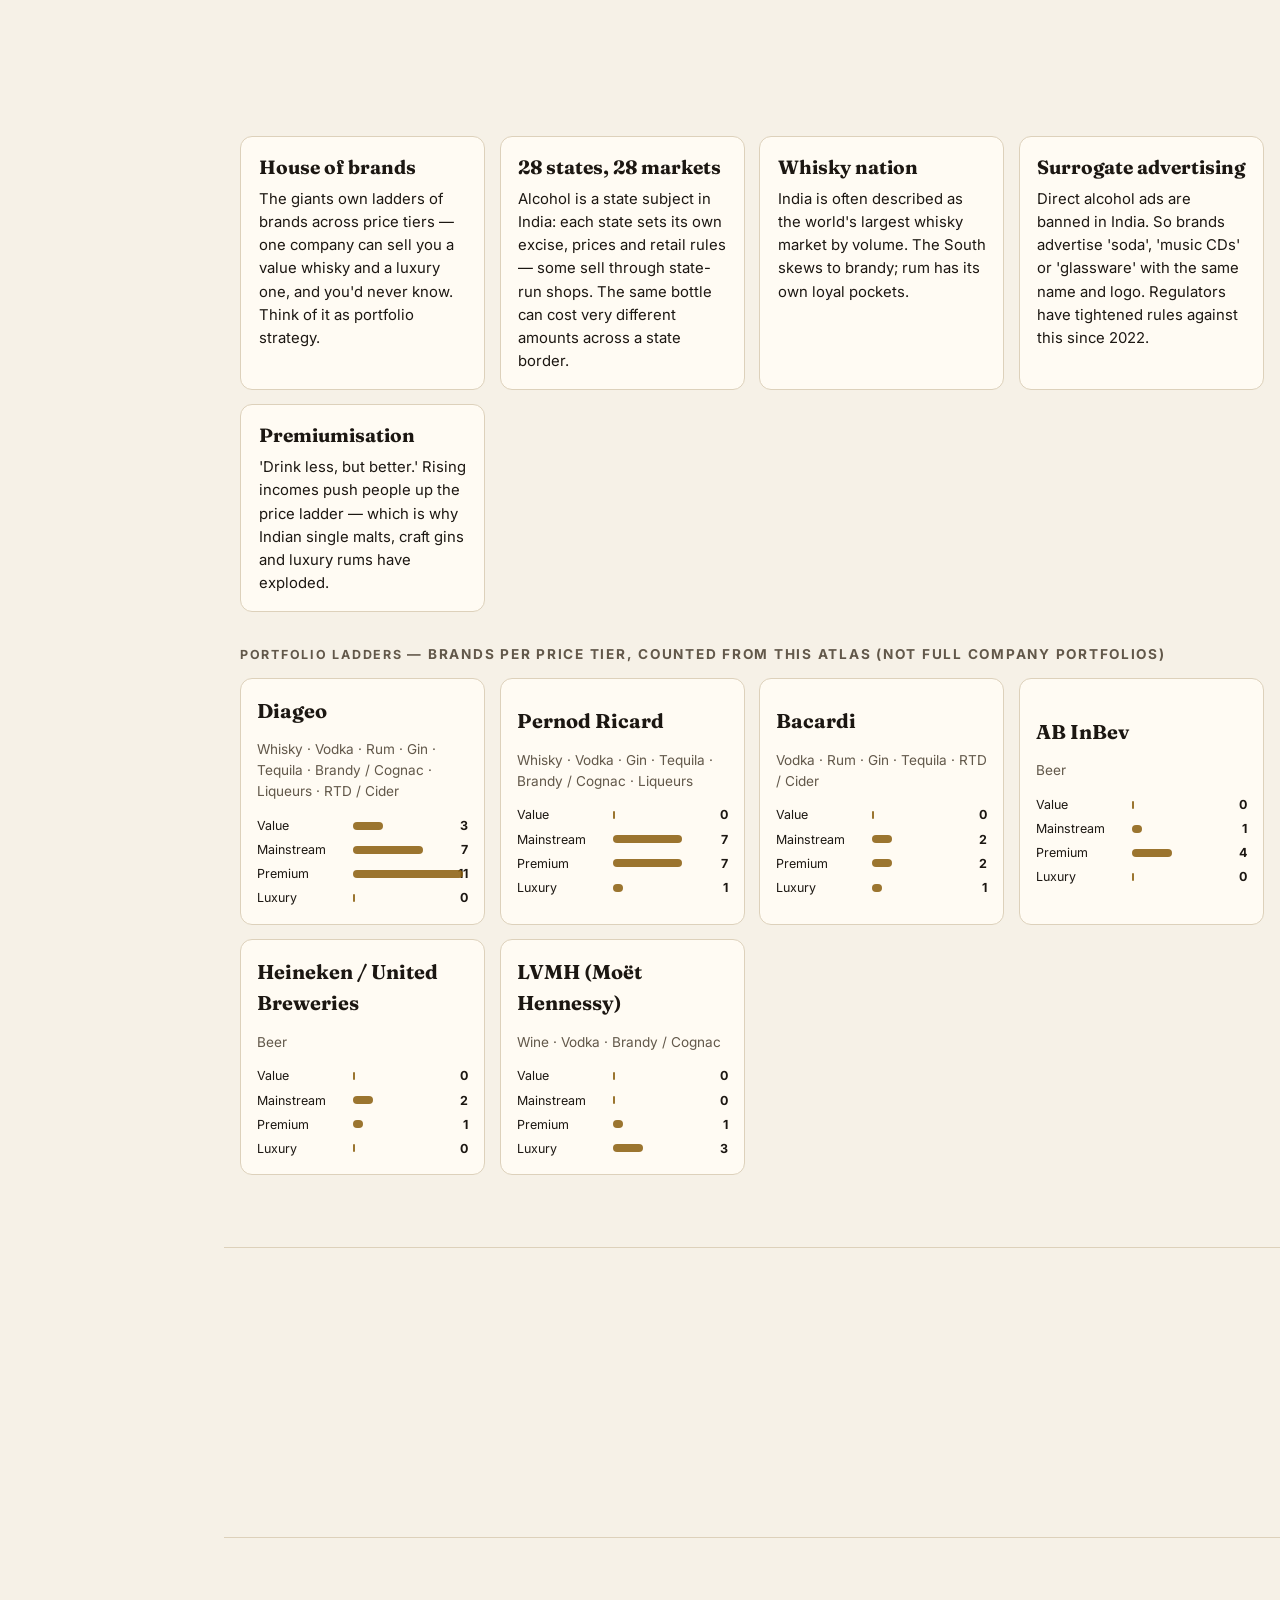
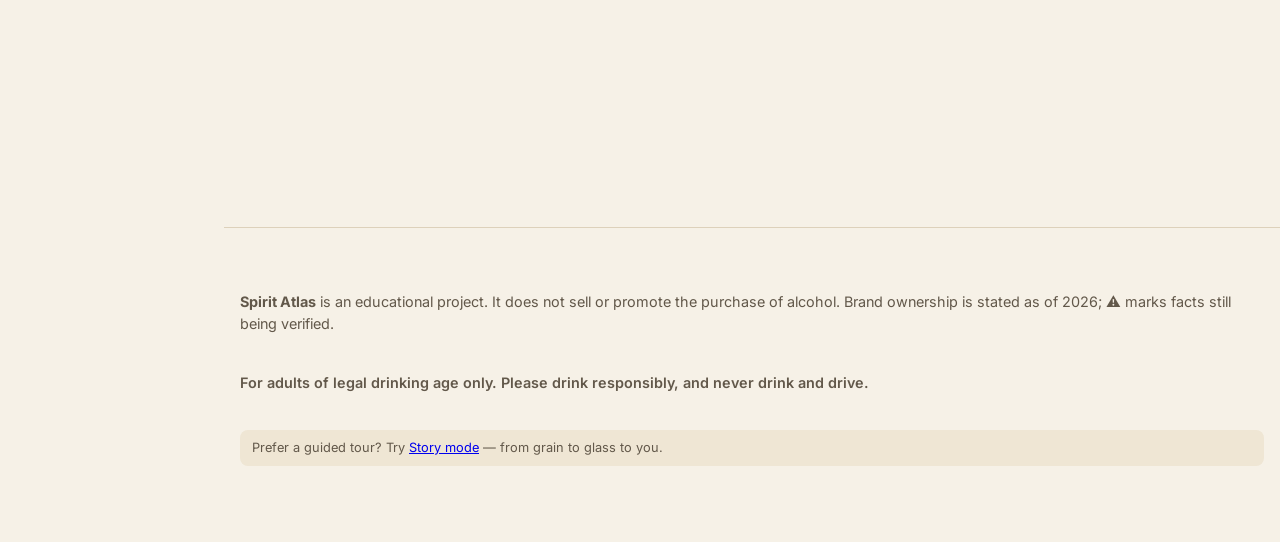
==== commit 794f2a44: "Open full atlas by default and retain optional story mode" ====
--- a/atlas.html
+++ b/atlas.html
@@ -122,7 +122,7 @@
     <input id="q" type="search" placeholder="Search Old Monk, feni, NAS…" autocomplete="off" aria-controls="q-results">
     <ul id="q-results" class="search-results" hidden></ul>
   </div>
-  <a class="story-btn" href="index.html" title="A guided 2-minute scroll: from grain to glass to you"><span aria-hidden="true">▶</span><span>Story<span class="long"> mode</span></span></a>
+  <a class="story-btn" href="index.html?mode=story" title="A guided 2-minute scroll: from grain to glass to you"><span aria-hidden="true">▶</span><span>Story<span class="long"> mode</span></span></a>
   <button class="icon-btn" id="theme" type="button"></button>
 </header>
 
@@ -216,7 +216,7 @@
     <footer class="site-foot"><div class="wrap">
       <p><strong>Spirit Atlas</strong> is an educational project. It does not sell or promote the purchase of alcohol. Brand ownership is stated as of 2026; ⚠️ marks facts still being verified.</p>
       <p class="footer-note">For adults of legal drinking age only. Please drink responsibly, and never drink and drive.</p>
-      <p class="proto-note">Prefer a guided tour? Try <a href="index.html">Story mode</a> — from grain to glass to you.</p>
+      <p class="proto-note">Prefer a guided tour? Try <a href="index.html?mode=story">Story mode</a> — from grain to glass to you.</p>
     </div></footer>
   </main>
 </div>
